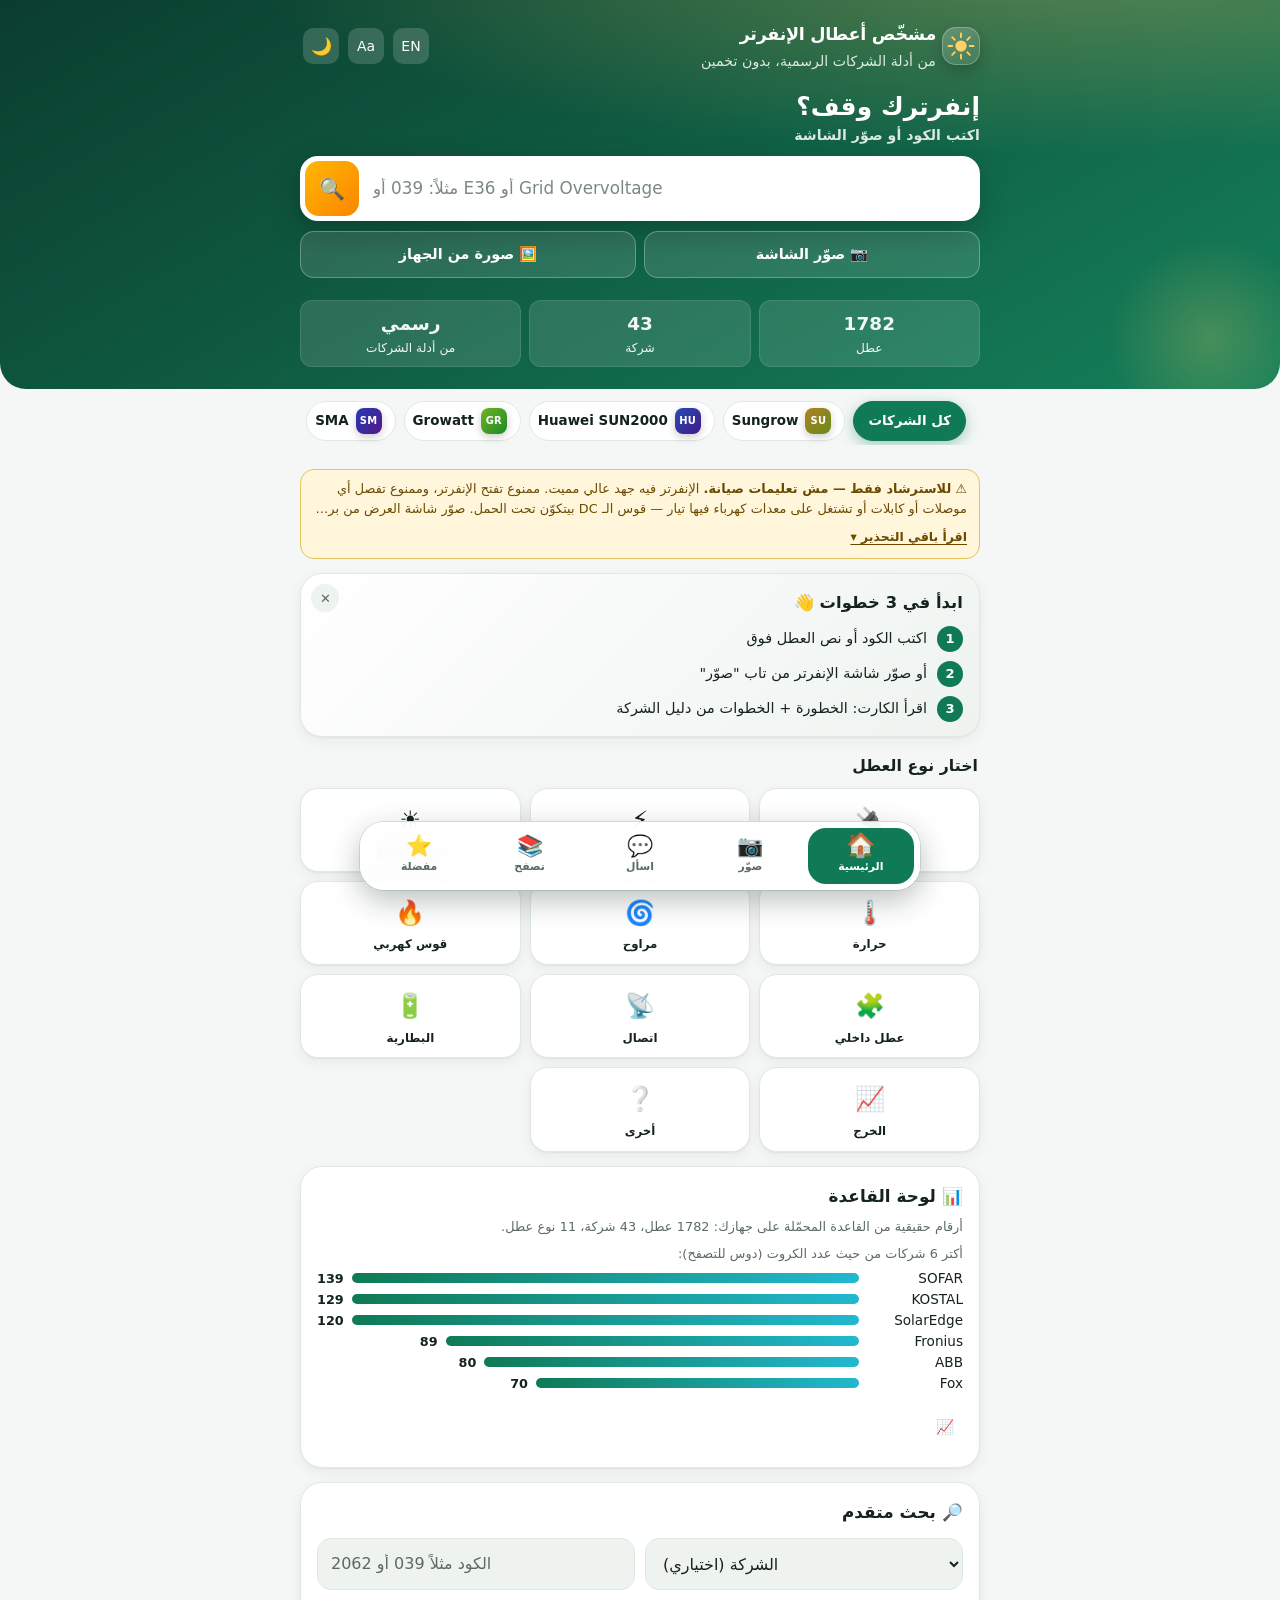
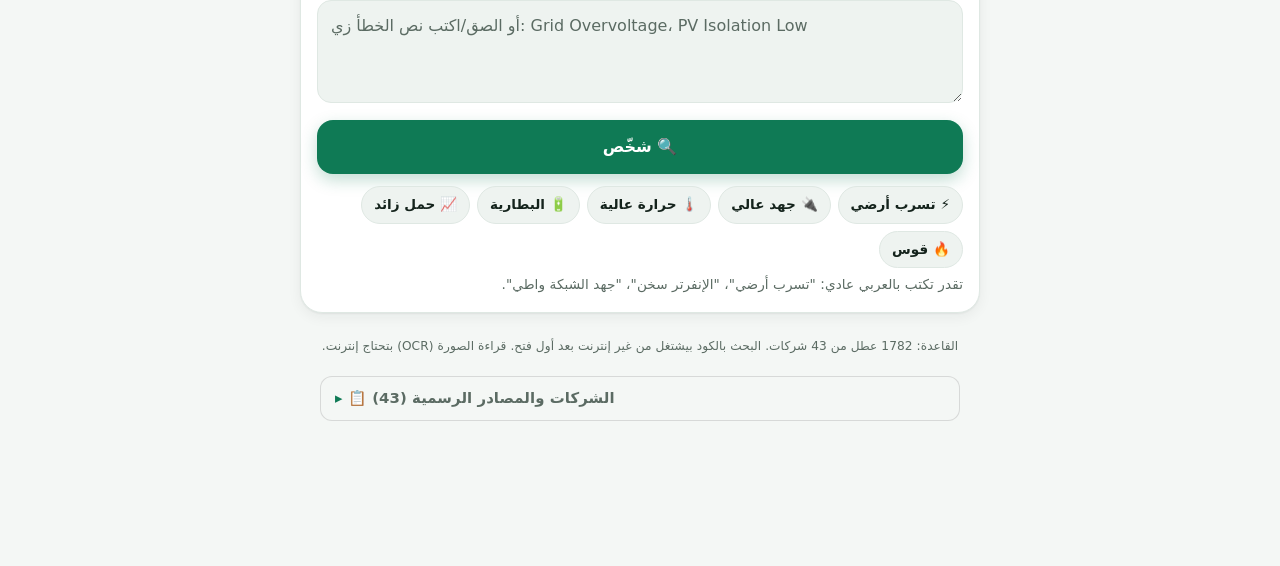
==== index.html @ e06fb420 "Chat assistant and explain via Gemini Worker (no Puter)" ====
<!doctype html>
<html lang="ar" dir="rtl">
<head>
<meta charset="utf-8">
<meta name="viewport" content="width=device-width,initial-scale=1,viewport-fit=cover">
<meta http-equiv="Content-Security-Policy" content="object-src 'none'; base-uri 'self'; form-action 'self'"><meta name="theme-color" content="#0b3d2e"><script>try{var t=localStorage.getItem("invtheme")||(matchMedia("(prefers-color-scheme: dark)").matches?"dark":"light");document.documentElement.setAttribute("data-theme",t)}catch(e){}</script>
<link rel="manifest" href="manifest.webmanifest"><link rel="icon" type="image/svg+xml" href="icon.svg"><link rel="apple-touch-icon" href="[data-uri]"><meta name="mobile-web-app-capable" content="yes"><meta name="apple-mobile-web-app-capable" content="yes"><meta name="apple-mobile-web-app-title" content="Inverter Fix"><meta name="apple-mobile-web-app-status-bar-style" content="black-translucent">
<title>مشخّص أعطال الإنفرتر</title>
<link rel="stylesheet" href="style.css">
</head>
<body data-tab="home" data-seg="off">
<header><div class="hwrap"><div class="logo" aria-hidden="true"><svg viewBox="0 0 48 48" width="30" height="30"><circle cx="24" cy="24" r="9" fill="#ffd166"/><g stroke="#ffd166" stroke-width="3" stroke-linecap="round"><path d="M24 4v6M24 38v6M4 24h6M38 24h6M9.9 9.9l4.2 4.2M33.9 33.9l4.2 4.2M9.9 38.1l4.2-4.2M33.9 14.1l4.2-4.2"/></g></svg></div><div class="hgrow"><h1>مشخّص أعطال الإنفرتر</h1><p>من أدلة الشركات الرسمية، بدون تخمين</p></div><button id="lng" type="button" aria-label="English" title="English">EN</button><button id="fsz" type="button" aria-label="حجم الخط" title="حجم الخط">Aa</button><button id="theme" type="button" aria-label="الوضع الليلي">🌙</button></div>
<div class="hero" data-tab="home"><h2 class="big">إنفرترك وقف؟ <span>اكتب الكود أو صوّر الشاشة</span></h2>
<form id="hform" class="hsearch" autocomplete="off"><input id="hq" type="search" inputmode="text" placeholder="مثلاً: 039 أو E36 أو Grid Overvoltage" aria-label="ابحث عن عطل"><button type="submit" id="hgo" aria-label="ابحث">🔍</button></form>
<div class="quick"><button type="button" class="q" id="qcam">📷 صوّر الشاشة</button><button type="button" class="q" id="qupl">🖼️ صورة من الجهاز</button></div>
<div class="quick"><button type="button" class="q" id="qinst" hidden>📲 ثبّت التطبيق على موبايلك</button></div><div class="stats"><div class="stat"><b id="sn1">-</b>عطل</div><div class="stat"><b id="sn2">-</b>شركة</div><div class="stat"><b>رسمي</b>من أدلة الشركات</div></div></div></header>
<nav id="chips" data-tab="home browse" class="chips" aria-label="الشركات"></nav>
<main>
<div class="warn" data-tab="home cam ask browse">⚠️ <b>للاسترشاد فقط — مش تعليمات صيانة.</b> الإنفرتر فيه جهد عالي مميت. ممنوع تفتح الإنفرتر، وممنوع تفصل أي موصلات أو كابلات أو تشتغل على معدات كهرباء فيها تيار — قوس الـ DC بيتكوّن تحت الحمل. صوّر شاشة العرض من بره بس، ولو ده آمن. أكّد موديل جهازك بالظبط قبل ما تعتمد على أي نتيجة. أي عطل لازم يتعامل معاه فني مؤهل فقط — راجع دليل SMA: <span dir="ltr">https://manuals.sma.de/STPTL-20/en-US/388638859.html</span>.</div>

<section class="card" data-tab="cam">
  <h2>📷 صوّر شاشة الإنفرتر</h2><details class="camtips" open><summary>💡 إزاي تصوّر صح</summary><ul><li>قرّب من الشاشة لحد ما الكود يملى الصورة.</li><li>اثبت إيدك ثانيتين، وابعد عن انعكاس الإضاءة.</li><li>صوّر الكود والرسالة مع بعض لو ظاهرين.</li><li>القراءة بتحتاج إنترنت. لو فشلت اكتب الكود يدويًا في تاب "اسأل".</li><li>صوّر من بعيد آمن — ماتفتحش الإنفرتر ولا تقرّب من أي موصلات.</li></ul></details>
  <button id="live" class="btn" type="button">📷 افتح الكاميرا وصوّر</button>
  <label class="btn alt" for="shot">📱 صوّر بكاميرا الموبايل</label>
  <input id="shot" type="file" accept="image/*" capture="environment" hidden>
  <button id="aiv" class="btn" type="button" hidden>🤖 اقراها بالذكاء الاصطناعي (أدق)</button>
  <label class="btn alt" for="cam">🖼️ اختار صورة من الجهاز</label>
  <input id="cam" type="file" accept="image/*" hidden>
  <div class="muted" style="font-size:.78rem;margin-top:6px">القراءة بالـAI بتبعت الصورة لخدمة Google Gemini (عن طريق سيرفر وسيط). الـOCR العادي بيشتغل على جهازك بعد أول تحميل.</div>
<div id="camerr" class="muted"></div>
  <div id="camwrap" hidden><video id="vid" autoplay playsinline muted></video><div class="row"><button id="snap" class="btn" type="button">📸 التقط</button><button id="stopcam" class="btn alt" type="button">إلغاء</button></div></div>
  <img id="prev" alt="" hidden>
  <div id="ocrstat" class="muted"></div>
</section>

<section class="cats" id="cats" data-tab="home" aria-label="أنواع الأعطال"></section>
<section class="card dash" id="dash" data-tab="home" aria-label="لوحة الإحصائيات"></section>
<section class="card" data-tab="home">
  <h2>🔎 بحث متقدم</h2>
  <div class="row">
    <select id="brand" aria-label="الشركات"><option value="">الشركة (اختياري)</option></select>
    <input id="code" aria-label="الكود مثلاً 039 أو 2062" inputmode="text" placeholder="الكود مثلاً 039 أو 2062" autocomplete="off">
  </div>
  <textarea id="txt" aria-label="أو الصق/اكتب نص الخطأ زي: Grid Overvoltage، PV Isolation Low" rows="3" placeholder="أو الصق/اكتب نص الخطأ زي: Grid Overvoltage، PV Isolation Low"></textarea>
  <button id="go" class="btn" type="button">🔍 شخّص</button>
  <div id="hist"></div>
  <div id="symp" class="quick" aria-label="أعراض بالعربي"><button type="button" class="q" data-s="تسرب أرضي">⚡ تسرب أرضي</button><button type="button" class="q" data-s="جهد الشبكة عالي">🔌 جهد عالي</button><button type="button" class="q" data-s="حرارة عالية">🌡️ حرارة عالية</button><button type="button" class="q" data-s="مشكلة في البطارية">🔋 البطارية</button><button type="button" class="q" data-s="حمل زائد">📈 حمل زائد</button><button type="button" class="q" data-s="قوس كهربي">🔥 قوس</button></div>
  <div class="muted" style="margin-top:6px">تقدر تكتب بالعربي عادي: "تسرب أرضي"، "الإنفرتر سخن"، "جهد الشبكة واطي".</div>

</section>

<section id="out" data-tab="home"></section>
<div id="favempty" class="empty" data-tab="fav"><div class="ei">⭐</div><b>لسه مفيش مفضلة</b><span>دوس على ☆ في أي كارت عطل عشان يتحفظ هنا على جهازك.</span></div>
<section id="favsec" data-tab="fav" class="card" hidden><h2>⭐ المفضلة</h2><div id="favs"></div></section>

<div class="seg" data-tab="ask"><button type="button" id="segoff" class="on">💬 رسمي</button><button type="button" id="segai">🤖 ذكاء اصطناعي</button></div>
<section class="card" id="chatsec" data-tab="ask">
  <h2>💬 اسأل التطبيق</h2>
  <div class="muted" style="margin-top:-6px">بيجاوب من قاعدة أدلة الشركات بس. مفيش كود بيتألّف.</div>
  <div id="sugg"><button type="button" class="chip" data-q="الإنفرتر بيطلع عطل عزل وتسرب أرضي">عزل وتسرب أرضي</button><button type="button" class="chip" data-q="جهد الشبكة عالي">جهد الشبكة عالي</button><button type="button" class="chip" data-q="الإنفرتر سخن زيادة درجة الحرارة">حرارة عالية</button><button type="button" class="chip" data-q="خطأ في البطارية">البطارية</button></div>
  <div id="chat" aria-live="polite"></div>
  <form id="cform" class="cform" autocomplete="off"><input id="cq" placeholder="اكتب سؤالك أو الكود، مثلاً: E36 كاكو" aria-label="سؤالك"><button type="submit" class="btn" id="csend">إرسال</button></form>
</section>
<section class="card" id="aisec" data-tab="ask">
  <h2>🤖 مساعد ذكي (تجريبي)</h2>
  <div class="muted" style="margin-top:-6px">بيرد على أي سؤال في الإنفرترات بالذكاء الاصطناعي (Gemini). الجزء الرسمي بيتاخد من الكروت بس، وأي معلومة عامة بتتعلّم "غير رسمي". الأسئلة بتتبعت لخدمة Google Gemini عن طريق سيرفر وسيط.</div>
  <div id="asugg"><button type="button" class="chip" data-q="إيه الفرق بين إنفرتر on-grid و hybrid؟">on-grid ولا hybrid؟</button><button type="button" class="chip" data-q="إنفرتر Kaco بيطلع E36 يعني إيه وأعمل إيه؟">E36 كاكو</button><button type="button" class="chip" data-q="ليه الإنفرتر بيسخن في الصيف؟">ليه بيسخن؟</button></div>
  <div id="aichat" aria-live="polite"></div>
  <form id="aform" class="cform" autocomplete="off"><input id="aq" placeholder="اسأل أي سؤال عن الإنفرتر..." aria-label="سؤالك للمساعد الذكي"><button type="submit" class="btn" id="asend">إرسال</button></form>
</section>
<section class="card" data-tab="browse">
  <h2>📚 تصفح كل الأعطال</h2>
  <div class="row"><select id="fbrand" aria-label="الشركات"><option value="">كل الشركات</option></select><select id="fcat" aria-label="أنواع الأعطال"><option value="">كل الأنواع</option></select></div>
  <div class="row"><select id="fsort" aria-label="ترتيب"><option value="">الترتيب: زي القاعدة</option><option value="sev">الترتيب: الأخطر أولاً (تقدير تقريبي)</option></select></div>
  <input id="filter" aria-label="ابحث في القاعدة (كود أو اسم)" placeholder="ابحث في القاعدة (كود أو اسم)">
  <div class="row"><button type="button" class="btn alt" id="bcopy">🔖 لينك كل أعطال الشركة</button></div>
  <div id="lcount" class="muted"></div>
  <div id="list"></div>
</section>
<div id="iosHint" class="warn" hidden data-tab="home">📲 على الآيفون: دوس زر المشاركة في Safari ← "إضافة إلى الشاشة الرئيسية".</div><div id="offbar" class="offbar" hidden>📴 أنت أوفلاين. التطبيق شغال من النسخة المحفوظة.</div><footer id="foot"></footer>
</main>
<nav id="tabbar" class="tabbar" aria-label="التنقل"><button type="button" data-go="home" class="on"><i>🏠</i><span>الرئيسية</span></button><button type="button" data-go="cam"><i>📷</i><span>صوّر</span></button><button type="button" data-go="ask"><i>💬</i><span>اسأل</span></button><button type="button" data-go="browse"><i>📚</i><span>تصفح</span></button><button type="button" data-go="fav"><i>⭐</i><span>مفضلة</span></button></nav>
<script>window.LITE=true</script><script src="data.js"></script><script src="data2.js"></script><script src="data3.js"></script><script src="data4.js"></script>
<script src="steps-ar.js"></script>
<script src="tesseract.min.js"></script>
<script src="app.js"></script>
</body>
</html>
---- style.css ----
:root{--bg:#f4f7f5;--surface:#fff;--surface2:#eef3f0;--text:#14231c;--muted:#5b6b63;--line:#dfe8e3;--brand:#0f7a55;--brand2:#0b5c40;--brandtxt:#fff;--hero1:#0b3d2e;--hero2:#14805a;--warnbg:#fff6dc;--warnline:#e6c35c;--warntxt:#6b4a00;--shadow:0 1px 2px rgba(10,40,30,.06),0 4px 14px rgba(10,40,30,.06);--r:16px}
html[data-theme=dark]{--bg:#0d1512;--surface:#16211d;--surface2:#1d2b26;--text:#e7f1ec;--muted:#93a89e;--line:#27382f;--brand:#2bbf8a;--brand2:#22a073;--brandtxt:#06231a;--hero1:#0a2a20;--hero2:#0f4a38;--warnbg:#2b2410;--warnline:#6b5a1f;--warntxt:#f0d88a;--shadow:0 1px 2px rgba(0,0,0,.4),0 6px 18px rgba(0,0,0,.3)}
*{box-sizing:border-box;-webkit-tap-highlight-color:transparent}
html{color-scheme:light}html[data-theme=dark]{color-scheme:dark}
body{margin:0;font-family:"Segoe UI",system-ui,-apple-system,Roboto,"Noto Sans Arabic","Noto Kufi Arabic",Tahoma,sans-serif;background:var(--bg);color:var(--text);line-height:1.6;font-size:16px}
header{background:linear-gradient(135deg,var(--hero1),var(--hero2));color:#fff;padding:20px 16px 26px;padding-top:max(20px,env(safe-area-inset-top));position:relative;border-radius:0 0 26px 26px}
.hwrap{max-width:680px;margin:0 auto;display:flex;align-items:center;gap:12px}
.logo{width:46px;height:46px;border-radius:14px;background:rgba(255,255,255,.16);display:grid;place-items:center;font-size:26px;flex:none}
header h1{margin:0;font-size:1.25rem;font-weight:800;letter-spacing:-.2px}
header p{margin:2px 0 0;opacity:.85;font-size:.88rem}
.hgrow{flex:1;min-width:0}
#theme{flex:none;width:42px;height:42px;border-radius:12px;border:0;background:rgba(255,255,255,.16);color:#fff;font-size:20px;cursor:pointer}
.stats{max-width:680px;margin:14px auto 0;display:flex;gap:8px}
.stat{flex:1;background:rgba(255,255,255,.13);border-radius:12px;padding:8px 6px;text-align:center;font-size:.76rem;opacity:.95}
.stat b{display:block;font-size:1.15rem}
main{max-width:680px;margin:0 auto;padding:6px 14px 10px}
.card{background:var(--surface);border-radius:var(--r);padding:16px;margin:14px 0;box-shadow:var(--shadow);border:1px solid var(--line)}
.card h2{margin:0 0 12px;font-size:1.02rem;font-weight:800;display:flex;align-items:center;gap:8px}
.warn{background:var(--warnbg);border:1px solid var(--warnline);color:var(--warntxt);border-radius:14px;padding:12px 14px;font-size:.85rem;margin:14px 0}
.warn a{color:inherit;font-weight:700}
.okline{background:rgba(15,122,85,.10);border:1px solid rgba(15,122,85,.35);color:var(--text);border-radius:14px;padding:10px 14px;font-size:.85rem;margin:12px 0}
html[data-theme=dark] .okline{background:rgba(43,191,138,.12);border-color:rgba(43,191,138,.4)}
.btn{display:block;width:100%;text-align:center;background:var(--brand);color:var(--brandtxt);border:0;border-radius:14px;padding:14px;font:inherit;font-size:1rem;font-weight:700;cursor:pointer;margin-top:10px;transition:transform .08s,background .15s}
.btn:active{transform:scale(.98);background:var(--brand2)}
.btn.alt{background:transparent;color:var(--brand);border:1.5px solid var(--brand)}
input,select,textarea{width:100%;font:inherit;padding:12px 13px;border:1.5px solid var(--line);border-radius:12px;background:var(--surface2);color:var(--text);direction:ltr;text-align:left;outline:none;transition:border-color .15s}
input:focus,select:focus,textarea:focus{border-color:var(--brand)}
input::placeholder,textarea::placeholder{color:var(--muted);direction:rtl}
textarea{margin-top:10px;resize:vertical}
.row{display:flex;gap:10px}.row>*{flex:1;min-width:0}
#list,#filter,#fbrand{margin-top:0}#filter{margin-top:10px}
#prev{max-width:100%;border-radius:12px;margin-top:12px;display:block}
.muted{color:var(--muted);font-size:.85rem;margin-top:8px;white-space:pre-line}
.res{background:var(--surface);border-radius:var(--r);padding:16px;margin:14px 0;box-shadow:var(--shadow);border:1px solid var(--line);border-inline-start:6px solid var(--brand)}
.res h3{margin:0 0 8px;font-size:1.05rem;font-weight:800;direction:ltr;text-align:left;line-height:1.4}
.tag{display:inline-block;background:var(--surface2);color:var(--text);border-radius:999px;padding:3px 11px;font-size:.78rem;margin:2px 4px 2px 0;border:1px solid var(--line)}
.tag.b{background:var(--brand);color:var(--brandtxt);border-color:transparent;font-weight:700}
.res ol{margin:10px 0;padding-inline-start:24px;direction:ltr;text-align:left}
.res li{margin:5px 0}
.res a{color:var(--brand);font-size:.8rem;word-break:break-all}
.none{background:var(--surface);border-radius:var(--r);padding:14px;border:1.5px dashed var(--line);margin:14px 0}
details{border-bottom:1px solid var(--line);padding:9px 0}details:last-child{border:0}
summary{cursor:pointer;direction:ltr;text-align:left;font-size:.93rem;list-style:none}summary::-webkit-details-marker{display:none}
summary::before{content:"▸ ";color:var(--brand)}details[open] summary::before{content:"▾ "}
details ol{direction:ltr;text-align:left;margin:8px 0}
footer{font-size:.76rem;color:var(--muted);text-align:center;padding:10px 16px 40px;max-width:680px;margin:0 auto}
.cat-insulation{border-inline-start-color:#e5484d}.cat-grid{border-inline-start-color:#3e7bfa}.cat-pvdc{border-inline-start-color:#f5a524}.cat-temp,.cat-fan{border-inline-start-color:#a855f7}.cat-arc{border-inline-start-color:#f97316}.cat-internal{border-inline-start-color:#8b949e}.cat-battery{border-inline-start-color:#14b8a6}.cat-comm{border-inline-start-color:#06b6d4}.cat-load{border-inline-start-color:#ec4899}
.qtag{background:rgba(229,72,77,.1);border:1px solid rgba(229,72,77,.35);color:#b42318;border-radius:12px;padding:8px 11px;font-size:.82rem;margin:8px 0;direction:rtl;text-align:right}
html[data-theme=dark] .qtag{color:#ffb4b0}
#camwrap{margin-top:12px}#vid{width:100%;border-radius:12px;background:#000;max-height:60vh}
.sev{margin:8px 0;padding:9px 11px;border-radius:12px;font-size:.88rem}
.sev-h{background:rgba(229,72,77,.13);color:#b42318}.sev-m{background:rgba(245,165,36,.16);color:#8a5a00}.sev-l{background:rgba(43,191,138,.15);color:#0b6b48}
html[data-theme=dark] .sev-h{color:#ffb4b0}html[data-theme=dark] .sev-m{color:#ffd58a}html[data-theme=dark] .sev-l{color:#8be8c4}
.sev small{opacity:.75}
.chip{display:inline-block;margin:6px 6px 0 0;padding:7px 12px;border:1px solid var(--line);border-radius:999px;background:var(--surface2);color:var(--text);font:inherit;font-size:.8rem;cursor:pointer}
.sharebtn{display:inline-block;margin:8px 0;padding:10px 14px;border-radius:12px;background:#25d366;color:#05301a !important;text-decoration:none;font-weight:800;font-size:.9rem}
@media(min-width:700px){main{padding:10px 0}}

/* ===== v12 identity ===== */
header{background:radial-gradient(120% 90% at 85% -10%,rgba(255,209,102,.30),transparent 55%),linear-gradient(150deg,var(--hero1),var(--hero2));padding-bottom:22px;overflow:hidden}
header::after{content:"";position:absolute;inset:auto -40px -60px auto;width:220px;height:220px;border-radius:50%;background:radial-gradient(circle,rgba(255,209,102,.22),transparent 65%);animation:glow 6s ease-in-out infinite}
.logo{animation:spin 24s linear infinite;background:rgba(255,255,255,.12)}
.hero{max-width:680px;margin:18px auto 0;position:relative;z-index:1;animation:fadeUp .6s both}
.hero .big{margin:0 0 12px;font-size:1.45rem;line-height:1.35;font-weight:900}
.hero .big span{display:block;font-size:1rem;font-weight:600;opacity:.88;margin-top:4px}
.hsearch{display:flex;background:#fff;border-radius:18px;padding:5px;box-shadow:0 10px 30px rgba(0,0,0,.25);transition:box-shadow .2s,transform .2s}
.hsearch:focus-within{box-shadow:0 12px 36px rgba(0,0,0,.35),0 0 0 3px rgba(255,209,102,.7);transform:translateY(-1px)}
.hsearch input{border:0;background:transparent;color:#14231c;font-size:1.05rem;padding:14px 14px;flex:1;min-width:0;border-radius:14px;direction:ltr;text-align:left}
.hsearch input::placeholder{color:#7a8a82;direction:rtl}
.hsearch button{flex:none;border:0;background:linear-gradient(135deg,#ffb703,#fb8500);color:#fff;font-size:1.3rem;width:54px;border-radius:14px;cursor:pointer;transition:transform .15s}
.hsearch button:active{transform:scale(.93)}
.quick{display:flex;gap:8px;margin-top:10px}
.q{flex:1;border:1px solid rgba(255,255,255,.28);background:rgba(255,255,255,.12);color:#fff;border-radius:14px;padding:11px 8px;font:inherit;font-size:.9rem;font-weight:700;cursor:pointer;backdrop-filter:blur(4px);transition:background .2s,transform .15s}
.q:hover{background:rgba(255,255,255,.2)}.q:active{transform:scale(.97)}
.stats{margin-top:12px}
.chips{display:flex;gap:8px;overflow-x:auto;padding:12px 14px 4px;max-width:680px;margin:0 auto;scrollbar-width:none;position:sticky;top:0;z-index:5;background:linear-gradient(var(--bg) 78%,transparent)}
.chips::-webkit-scrollbar{display:none}
.chipb{flex:none;display:flex;align-items:center;gap:7px;border:1.5px solid var(--line);background:var(--surface);color:var(--text);border-radius:999px;padding:6px 13px 6px 8px;font:inherit;font-size:.84rem;font-weight:700;cursor:pointer;white-space:nowrap;transition:all .18s}
.chipb:first-child{padding:6px 14px}
.chipb.on{background:var(--brand);border-color:var(--brand);color:var(--brandtxt);box-shadow:0 4px 14px rgba(15,122,85,.35)}
.chipb:active{transform:scale(.95)}
.bmark{display:grid;place-items:center;width:38px;height:38px;border-radius:12px;color:#fff;font-weight:900;font-size:.8rem;letter-spacing:.3px;flex:none;direction:ltr;box-shadow:0 3px 8px rgba(0,0,0,.2)}
.bmark.sm{width:26px;height:26px;border-radius:8px;font-size:.62rem}
.res{animation:fadeUp .45s both;position:relative;border-inline-start-width:7px;overflow:hidden}
.res.sv-h{border-inline-start-color:#e5484d;background:linear-gradient(90deg,rgba(229,72,77,.07),transparent 40%),var(--surface)}
.res.sv-m{border-inline-start-color:#f5a524;background:linear-gradient(90deg,rgba(245,165,36,.07),transparent 40%),var(--surface)}
.res.sv-l{border-inline-start-color:#2bbf8a;background:linear-gradient(90deg,rgba(43,191,138,.07),transparent 40%),var(--surface)}
.rtop{display:flex;gap:11px;align-items:flex-start}
.rt{flex:1;min-width:0}
.rt h3{margin:0;font-size:1rem}
.code{display:inline-block;background:var(--text);color:var(--bg);border-radius:8px;padding:1px 9px;font-family:ui-monospace,Menlo,Consolas,monospace;font-size:.92rem;margin-inline-end:4px}
.rsub{font-size:.8rem;color:var(--muted);direction:ltr;text-align:left;margin-top:3px}
.fav{flex:none;border:0;background:var(--surface2);width:40px;height:40px;border-radius:12px;font-size:1.3rem;color:var(--muted);cursor:pointer;transition:transform .2s,color .2s}
.fav.on{color:#f5a524;transform:scale(1.1)}.fav:active{transform:scale(.85)}
.sevbar{margin:10px 0 6px;padding:10px 12px;border-radius:12px;font-size:.86rem;border:1px solid transparent}
.sevbar.sev-h{background:rgba(229,72,77,.13);color:#b42318;border-color:rgba(229,72,77,.3)}
.sevbar.sev-m{background:rgba(245,165,36,.16);color:#8a5a00;border-color:rgba(245,165,36,.35)}
.sevbar.sev-l{background:rgba(43,191,138,.15);color:#0b6b48;border-color:rgba(43,191,138,.35)}
html[data-theme=dark] .sevbar.sev-h{color:#ffb4b0}html[data-theme=dark] .sevbar.sev-m{color:#ffd58a}html[data-theme=dark] .sevbar.sev-l{color:#8be8c4}
.sevbar small{opacity:.75;display:block;margin-top:2px}
.acts{display:flex;gap:8px;flex-wrap:wrap;margin:8px 0}
.sharebtn2{border:1.5px solid var(--line);background:var(--surface2);color:var(--text);padding:10px 14px;border-radius:12px;font:inherit;font-weight:800;font-size:.9rem;cursor:pointer}
#toast{position:fixed;bottom:22px;left:50%;transform:translate(-50%,30px);background:var(--text);color:var(--bg);padding:10px 18px;border-radius:999px;font-weight:700;font-size:.9rem;opacity:0;pointer-events:none;transition:all .25s;z-index:99}
#toast.show{opacity:1;transform:translate(-50%,0)}
.card{animation:fadeUp .5s both}
.btn{box-shadow:0 6px 16px rgba(15,122,85,.25)}
@keyframes fadeUp{from{opacity:0;transform:translateY(14px)}to{opacity:1;transform:none}}
@keyframes spin{to{transform:rotate(360deg)}}
@keyframes glow{0%,100%{opacity:.7;transform:scale(1)}50%{opacity:1;transform:scale(1.15)}}
@media(prefers-reduced-motion:reduce){*{animation:none!important;transition:none!important}}
@media(max-width:380px){.hero .big{font-size:1.25rem}.bmark{width:34px;height:34px}}

/* chat */
#chat{margin-top:10px}
.cmsg{margin:10px 0;animation:fadeUp .35s both}
.cmsg.me{display:flex;justify-content:flex-start}
.cmsg .bub{display:inline-block;max-width:88%;padding:10px 14px;border-radius:16px;line-height:1.55}
.cmsg.me .bub{background:var(--brand);color:var(--brandtxt);border-end-start-radius:4px;font-weight:600}
.cmsg.bot .bub{background:var(--surface2);border:1px solid var(--line);border-end-end-radius:4px}
.cmsg .cards .res{margin:8px 0}
.aibtn{display:block;width:100%;margin-top:6px;border:1.5px dashed var(--brand);background:transparent;color:var(--brand);border-radius:12px;padding:11px;font:inherit;font-weight:800;cursor:pointer}
.aibtn:disabled{opacity:.6}
.aiout{margin-top:8px;border-radius:12px;font-size:.92rem}
.aiout.wait,.aiout.bad{padding:10px 12px;background:var(--surface2);border:1px solid var(--line);color:var(--muted)}
.aiout.ok{padding:12px;background:linear-gradient(135deg,rgba(124,58,237,.10),rgba(43,191,138,.10));border:1px solid rgba(124,58,237,.35)}
.aitag{font-size:.76rem;font-weight:800;color:#7c3aed;margin-bottom:6px}
html[data-theme=dark] .aitag{color:#c4a1ff}
.aitxt{white-space:pre-line}
.cform{display:flex;gap:8px;margin-top:10px}.cform .btn{width:auto;margin-top:0;padding:12px 20px}
#sugg{margin:6px 0 4px}

/* ai assistant */
.bub.aiwait{color:var(--muted)}
.bub.aibad{background:rgba(229,72,77,.1);border:1px solid rgba(229,72,77,.35);color:inherit}
.bub.aiok{background:transparent;border:0;padding:0;max-width:100%;display:block}
.aio,.aiu{border-radius:14px;padding:11px 13px;margin-bottom:8px;line-height:1.6}
.aio{background:rgba(43,191,138,.12);border:1px solid rgba(43,191,138,.4)}
.aiu{background:rgba(245,165,36,.13);border:1px dashed rgba(245,165,36,.65)}
.aitag.g{color:#0b6b48}.aitag.a{color:#8a5a00}
html[data-theme=dark] .aitag.g{color:#8be8c4}html[data-theme=dark] .aitag.a{color:#ffd58a}
details.aicards{margin-top:6px;border:1px solid var(--line);border-radius:12px;padding:6px 10px;background:var(--surface)}
details.aicards summary{padding:6px 0;font-weight:700;direction:rtl;text-align:right}

@media print{body.printone header,body.printone main>*:not(#out),body.printone footer,body.printone .acts,body.printone .fav,body.printone #toast{display:none!important}body.printone #out .res:not(.pr){display:none!important}body{background:#fff}}
.linkbtn,.printbtn{display:inline-block;margin:8px 6px 0 0;padding:8px 12px;border-radius:10px;background:#fff;color:#0b3d2e;border:1.5px solid #0f7a55;font:inherit;font-size:14px;font-weight:700;cursor:pointer}
@media print{*{animation:none!important;transition:none!important}body.printone .chips,body.printone header{display:none!important}body.printone #out .res.pr{opacity:1!important;transform:none!important;box-shadow:none}}

/* ===== v2 app shell ===== */
:root{--r:20px;--navh:68px}
body{padding-bottom:calc(var(--navh) + 18px + env(safe-area-inset-bottom));overscroll-behavior-y:none}
body[data-tab="home"] [data-tab]:not([data-tab~="home"]),body[data-tab="cam"] [data-tab]:not([data-tab~="cam"]),body[data-tab="ask"] [data-tab]:not([data-tab~="ask"]),body[data-tab="browse"] [data-tab]:not([data-tab~="browse"]),body[data-tab="fav"] [data-tab]:not([data-tab~="fav"]){display:none!important}
body[data-seg="off"] #aisec,body[data-seg="ai"] #chatsec{display:none!important}
body:not([data-tab="home"]) header{padding-bottom:16px;border-radius:0 0 22px 22px}
body:not([data-tab="home"]) .hwrap p{display:none}
main>*:not(.warn){animation:tabin .35s cubic-bezier(.2,.8,.2,1) both}
@keyframes tabin{from{opacity:0;transform:translateY(10px)}to{opacity:1;transform:none}}
.tabbar{position:fixed;inset-inline:12px;bottom:max(10px,env(safe-area-inset-bottom));height:var(--navh);display:flex;gap:4px;padding:6px;border-radius:24px;background:color-mix(in srgb,var(--surface) 86%,transparent);-webkit-backdrop-filter:blur(16px);backdrop-filter:blur(16px);box-shadow:0 8px 28px rgba(8,30,22,.22),0 0 0 1px var(--line);z-index:30;max-width:560px;margin:0 auto}
.tabbar button{flex:1;border:0;background:transparent;color:var(--muted);border-radius:18px;font:inherit;display:flex;flex-direction:column;align-items:center;justify-content:center;gap:1px;cursor:pointer;transition:background .2s,color .2s,transform .15s}
.tabbar button i{font-style:normal;font-size:21px;line-height:1;transition:transform .25s}
.tabbar button span{font-size:.68rem;font-weight:700}
.tabbar button.on{background:var(--brand);color:var(--brandtxt)}
.tabbar button.on i{transform:translateY(-1px) scale(1.12)}
.tabbar button:active{transform:scale(.94)}
.seg{display:flex;gap:6px;background:var(--surface2);padding:5px;border-radius:16px;margin:14px 0 0;border:1px solid var(--line)}
.seg button{flex:1;border:0;background:transparent;color:var(--muted);padding:10px;border-radius:12px;font:inherit;font-weight:800;cursor:pointer;transition:all .2s}
.seg button.on{background:var(--surface);color:var(--text);box-shadow:var(--shadow)}
.cats{margin:16px 0 4px}.cats .ct{font-weight:800;margin:0 2px 10px;font-size:.98rem}
.cgrid{display:grid;grid-template-columns:repeat(3,1fr);gap:9px}
.ctile{border:1px solid var(--line);background:var(--surface);color:var(--text);border-radius:18px;padding:12px 6px;font:inherit;display:flex;flex-direction:column;align-items:center;gap:5px;cursor:pointer;box-shadow:var(--shadow);transition:transform .15s,border-color .15s}
.ctile i{font-style:normal;font-size:24px}.ctile span{font-size:.74rem;font-weight:700;text-align:center;line-height:1.25}
.ctile:active{transform:scale(.95);border-color:var(--brand)}
.empty{margin:40px 0;text-align:center;display:flex;flex-direction:column;gap:6px;align-items:center;color:var(--muted)}
.empty .ei{font-size:46px}.empty b{color:var(--text);font-size:1.05rem}.empty span{max-width:260px;font-size:.88rem}
main:has(#favsec:not([hidden])) #favempty{display:none!important}
.card{border-radius:22px}
.hero .big{font-size:1.55rem;line-height:1.3}
.hsearch{box-shadow:0 10px 30px rgba(0,0,0,.22)}
.warn{font-size:.8rem;padding:9px 12px}
@media(prefers-reduced-motion:reduce){main>*{animation:none!important}}

.offbar{position:fixed;inset-inline:12px;top:max(10px,env(safe-area-inset-top));z-index:40;background:#2b2410;color:#f0d88a;border:1px solid #6b5a1f;border-radius:14px;padding:9px 12px;font-size:.82rem;text-align:center;box-shadow:0 6px 18px rgba(0,0,0,.25)}
#qinst{background:#ffd166;color:#3b2a00;border:0;font-weight:800}

/* ===== v3 polish ===== */
body{font-feature-settings:"kern","liga";-webkit-font-smoothing:antialiased;letter-spacing:.005em}
header h1{font-size:1.32rem;letter-spacing:-.3px}
.logo{animation:none!important;box-shadow:inset 0 0 0 1px rgba(255,255,255,.25),0 6px 16px rgba(0,0,0,.2);background:linear-gradient(145deg,rgba(255,255,255,.22),rgba(255,255,255,.08))}
.hero .big span{display:block;font-weight:600;font-size:.88rem;opacity:.85;margin-top:3px}
.stat{backdrop-filter:blur(6px);border:1px solid rgba(255,255,255,.12)}
#out,.res{scroll-margin-top:76px}
.warn{position:relative}.warn .wtxt{line-height:1.55}
.warn.wc .wtxt{display:-webkit-box;-webkit-line-clamp:2;-webkit-box-orient:vertical;overflow:hidden}
.wtog{display:block;margin:6px 0 0;border:0;background:transparent;color:inherit;font:inherit;font-weight:800;font-size:.78rem;cursor:pointer;padding:2px 0;text-decoration:underline;text-underline-offset:3px}
.onb{position:relative;margin:14px 0;padding:16px 16px 14px;border-radius:22px;background:linear-gradient(135deg,var(--surface),var(--surface2));border:1px solid var(--line);box-shadow:var(--shadow)}
.onb b{display:block;margin-bottom:10px;font-size:1.02rem}
.onb .ox{position:absolute;inset-inline-end:10px;top:10px;border:0;background:var(--surface2);color:var(--muted);width:28px;height:28px;border-radius:50%;cursor:pointer}
.osteps{display:flex;flex-direction:column;gap:9px}.osteps div{display:flex;gap:10px;align-items:center;font-size:.9rem}
.osteps i{flex:none;width:26px;height:26px;border-radius:50%;background:var(--brand);color:var(--brandtxt);display:grid;place-items:center;font-style:normal;font-weight:900;font-size:.82rem}
.res{border-radius:22px;padding:16px 16px 14px;box-shadow:0 2px 4px rgba(10,40,30,.05),0 10px 28px rgba(10,40,30,.10)}
.res h3{font-size:1.08rem}
.res ol{list-style:none;counter-reset:st;padding:0;margin:12px 0 8px}
.res ol>li{counter-increment:st;position:relative;padding:10px 12px 10px 46px;margin:7px 0;background:var(--surface2);border-radius:14px;font-size:.96rem;line-height:1.6;animation:stin .4s both}
.res ol>li::before{content:counter(st);position:absolute;left:11px;top:10px;width:25px;height:25px;border-radius:50%;background:var(--brand);color:var(--brandtxt);display:grid;place-items:center;font-weight:900;font-size:.78rem}
.res ol>li:nth-child(2){animation-delay:.05s}.res ol>li:nth-child(3){animation-delay:.1s}.res ol>li:nth-child(4){animation-delay:.15s}.res ol>li:nth-child(n+5){animation-delay:.2s}
@keyframes stin{from{opacity:0;transform:translateX(-10px)}to{opacity:1;transform:none}}
.sevbar{font-size:.9rem;padding:11px 13px;border-radius:14px;border-width:1.5px}
.sevbar b{font-size:.98rem}
@keyframes pulse{0%{box-shadow:0 0 0 0 rgba(229,72,77,.55)}100%{box-shadow:0 0 0 10px rgba(229,72,77,0)}}
.qtag{border-radius:14px;font-size:.8rem}
.tag{padding:4px 12px;font-weight:600}
.acts{gap:7px}.acts>*{flex:1 1 auto;text-align:center}
.sharebtn,.sharebtn2,.linkbtn,.printbtn{border-radius:12px!important;font-size:.84rem!important;padding:9px 12px!important}
.card h2{font-size:1.05rem}
.btn{border-radius:16px;box-shadow:0 6px 16px rgba(15,122,85,.25)}
.btn.alt{box-shadow:none}
input,select,textarea{border-radius:14px}
.chip,.chipb{transition:transform .12s,background .2s}.chip:active,.chipb:active{transform:scale(.94)}
.none{text-align:center;padding:22px 14px;font-size:.95rem}
.none::before{content:"🔍";display:block;font-size:34px;margin-bottom:6px}
.skel{height:84px;border-radius:18px;margin:12px 0;background:linear-gradient(90deg,var(--surface2) 25%,var(--surface) 37%,var(--surface2) 63%);background-size:400% 100%;animation:shim 1.2s infinite}
@keyframes shim{0%{background-position:100% 50%}100%{background-position:0 50%}}
html[data-theme=dark] .res{box-shadow:0 2px 4px rgba(0,0,0,.35),0 10px 28px rgba(0,0,0,.35)}
html[data-theme=dark] .res ol>li{background:var(--surface2)}
html[data-theme=dark] .warn{box-shadow:none}
.tabbar{box-shadow:0 10px 30px rgba(8,30,22,.28),0 0 0 1px var(--line)}
@media(prefers-reduced-motion:reduce){.res ol>li,.sevbar b::after,.skel{animation:none!important}}
.brl{margin:10px auto 0;max-width:640px;text-align:start}
.brl summary{cursor:pointer;font-weight:700;padding:10px 14px;border-radius:12px;background:var(--card,rgba(255,255,255,.06));border:1px solid rgba(128,128,128,.25);list-style:none}
.brl summary::-webkit-details-marker{display:none}
.brl p{margin:8px 4px 0;line-height:1.9;font-size:.78rem;opacity:.85}
#foot p{margin:0}
.cmpbtn{border:1px solid rgba(128,128,128,.35);background:transparent;color:inherit;border-radius:10px;padding:8px 12px;font:inherit;cursor:pointer}
.cmpbtn.on{background:#2fbf8f;color:#04140d;border-color:#2fbf8f}
.cmpov{position:fixed;inset:0;z-index:99;background:var(--bg,#0b1411);overflow:auto;padding:0 0 90px}
:root:not([data-theme=dark]) .cmpov{background:#f3f6f4}
.cmpbar{position:sticky;top:0;display:flex;justify-content:space-between;align-items:center;padding:12px 14px;background:inherit;border-bottom:1px solid rgba(128,128,128,.3);z-index:2}
.cmpx{border:0;border-radius:10px;padding:8px 12px;background:#e5484d;color:#fff;font:inherit}
.cmpcols{display:grid;grid-template-columns:1fr;gap:12px;padding:12px}
@media(min-width:760px){.cmpcols{grid-template-columns:1fr 1fr}}
#totop{position:fixed;inset-inline-start:16px;bottom:96px;width:44px;height:44px;border-radius:50%;border:0;background:#2fbf8f;color:#04140d;font-size:20px;font-weight:700;box-shadow:0 6px 18px rgba(0,0,0,.35);opacity:0;transform:translateY(12px);pointer-events:none;transition:opacity .2s,transform .2s;z-index:40}
#totop.show{opacity:1;transform:none;pointer-events:auto}
.svdot{font-size:.9em}#fsort{width:100%}
#fsz{flex:none;width:42px;height:42px;border-radius:12px;border:0;background:rgba(255,255,255,.16);color:#fff;font:700 16px inherit;font-family:inherit;cursor:pointer;margin-inline-end:6px}
body.fs1{zoom:1.12}body.fs2{zoom:1.25}
#fsz[data-s="1"]{outline:2px solid #ffd166}#fsz[data-s="2"]{outline:3px solid #ffd166}
.camtips{background:var(--surface2,#eef4f1);border-radius:12px;padding:8px 12px;margin:8px 0;font-size:.9rem;text-align:right}.camtips summary{font-weight:700;cursor:pointer}.camtips ul{margin:6px 0 0;padding-inline-start:18px}.camtips li{margin:3px 0}
.dash h2{margin:0 0 8px}.dash .bar{display:flex;align-items:center;gap:8px;margin:5px 0;font-size:.85rem;border:0;background:none;width:100%;padding:0;color:inherit;font-family:inherit;cursor:pointer;text-align:right}.dash .bar span.n{flex:none;width:96px;white-space:nowrap;overflow:hidden;text-overflow:ellipsis}.dash .bar i{display:block;height:10px;border-radius:6px;background:linear-gradient(90deg,#0f7a55,#22b8cf);min-width:4px}.dash .bar b{flex:none;font-weight:700;font-size:.8rem}.dash .sub{color:var(--muted,#666);font-size:.8rem;margin:2px 0 6px}
#lng{flex:none;width:42px;height:42px;border-radius:12px;border:0;background:rgba(255,255,255,.16);color:#fff;font:700 15px inherit;font-family:inherit;cursor:pointer;margin-inline-end:6px}
html[dir=ltr] body{text-align:left}html[dir=ltr] .warn,html[dir=ltr] .camtips,html[dir=ltr] .dash .bar{text-align:left;direction:ltr}
#fsz,#lng,#theme{width:36px;height:36px;border-radius:10px;font-size:14px;margin-inline-end:3px}#theme{font-size:17px}
.hwrap h1,.hwrap .ttl{min-width:0}
.hwrap{gap:6px}.hwrap .logo{width:38px;height:38px;flex:none}.hwrap h1{font-size:1.1rem}
.srclist .srow{padding:8px 0;border-bottom:1px solid var(--line,#ddd);font-size:.85rem;text-align:start}.srclist .srow a{font-size:.8rem}

#rep{display:none}.repbtn{display:inline-block;margin:8px 6px 0 0;padding:9px 12px;border-radius:12px;background:#fff;color:#0b3d2e;border:1.5px solid #0f7a55;font:inherit;font-size:.84rem;font-weight:700;cursor:pointer}
@media print{body.printrep>*:not(#rep){display:none!important}body.printrep #rep{display:block!important;color:#000;font:14px/1.5 sans-serif;padding:16px}#rep h1{font-size:20px}#rep h2{font-size:16px;margin:14px 0 4px}#rep .rsec{break-inside:avoid;border-top:1px solid #999;padding-top:6px}#rep .rwarn{margin-top:16px;border:1px solid #000;padding:8px;font-weight:700}#rep .rmeta{color:#444}}

.offst{font-size:.82rem;color:#44564e;margin:6px 0}

@media print{#rep .rbrand{background:#0b3d2e;color:#fff;padding:8px 12px;font-weight:700;margin-bottom:10px}#rep .rimg{max-width:320px;max-height:240px;border:1px solid #999}}

/* Arabic symptom chips inside the home search card (v56) */
#symp{flex-wrap:wrap;gap:7px;margin-top:12px}
#symp .q{flex:0 0 auto;color:var(--text);background:var(--surface2);border:1px solid var(--line);border-radius:999px;padding:7px 12px;font-size:.85rem;font-weight:700;backdrop-filter:none}
#symp .q:hover{background:var(--line)}
#symp .q:active{transform:scale(.96)}

/* ===== v57: tighter fault card, Arabic steps, mobile-first actions ===== */
.res{padding:14px 14px 12px}
.rt{min-width:0;flex:1}
.rt h3{font-size:1rem;margin:0 0 5px}
.rsub{display:flex;flex-wrap:wrap;gap:6px;align-items:center;font-size:.8rem;color:var(--muted);direction:rtl;text-align:right}
.rsub b{color:var(--text)}
.sevpill{display:inline-flex;align-items:center;gap:4px;border-radius:999px;padding:2px 9px;font-size:.76rem;font-weight:800;border:1px solid transparent}
.sevpill.sev-h{background:rgba(229,72,77,.14);color:#b42318;border-color:rgba(229,72,77,.3)}
.sevpill.sev-m{background:rgba(245,165,36,.16);color:#8a5a00;border-color:rgba(245,165,36,.35)}
.sevpill.sev-l{background:rgba(43,191,138,.15);color:#0b6b48;border-color:rgba(43,191,138,.35)}
html[data-theme=dark] .sevpill.sev-h{color:#ffb4b0}
html[data-theme=dark] .sevpill.sev-m{color:#ffd58a}
html[data-theme=dark] .sevpill.sev-l{color:#8be8c4}
.sevnote{font-size:.82rem;color:var(--muted);margin:7px 0 2px;line-height:1.6}
.sevnote small{opacity:.8}
.res .steps{list-style:none;margin:8px 0 0;padding:0;direction:rtl;text-align:right;counter-reset:st}
.res .steps li{counter-increment:st;position:relative;padding:9px 34px 9px 0;border-top:1px solid var(--line)}
.res .steps li:first-child{border-top:0}
.res .steps li::before{content:counter(st);position:absolute;right:0;top:10px;width:23px;height:23px;border-radius:50%;background:var(--brand);color:var(--brandtxt);font-size:.75rem;font-weight:800;display:flex;align-items:center;justify-content:center}
.sar{font-size:.95rem;line-height:1.8;color:var(--text)}
.sen{font-size:.76rem;color:var(--muted);line-height:1.5;margin-top:4px;text-align:left}
.sen.only{font-size:.88rem;color:var(--text);margin-top:0}
.trnote{font-size:.74rem;color:var(--muted);margin-top:6px}
.cnote{font-size:.78rem;color:#8a5a00;background:rgba(245,165,36,.1);border-radius:10px;padding:6px 9px;margin-top:8px}
html[data-theme=dark] .cnote{color:#ffd58a}
.cacts{display:flex;gap:8px;margin-top:10px;align-items:stretch;flex-wrap:nowrap}
.cacts .sharebtn{flex:1 1 auto;margin:0;display:flex;align-items:center;justify-content:center;min-height:44px}
.cacts .linkbtn{flex:1 1 auto;margin:0;display:flex;align-items:center;justify-content:center;min-height:44px}
.cacts .more{flex:0 0 auto}
.cacts .more summary{list-style:none;cursor:pointer;min-height:44px;min-width:44px;display:flex;align-items:center;justify-content:center;border:1.5px solid var(--line);border-radius:12px;background:var(--surface2);font-weight:800;font-size:1.1rem;color:var(--text)}
.cacts .more summary::-webkit-details-marker{display:none}
.morebox{display:flex;gap:6px;flex-wrap:wrap;margin-top:8px}
.csrc{margin-top:10px;font-size:.8rem}
.csrc summary{cursor:pointer;color:var(--brand);font-weight:700;min-height:38px;display:flex;align-items:center}
@media (max-width:430px){.sar{font-size:.97rem}.res .steps li{padding-right:32px}.warn{font-size:.8rem}}

[hidden]{display:none!important}
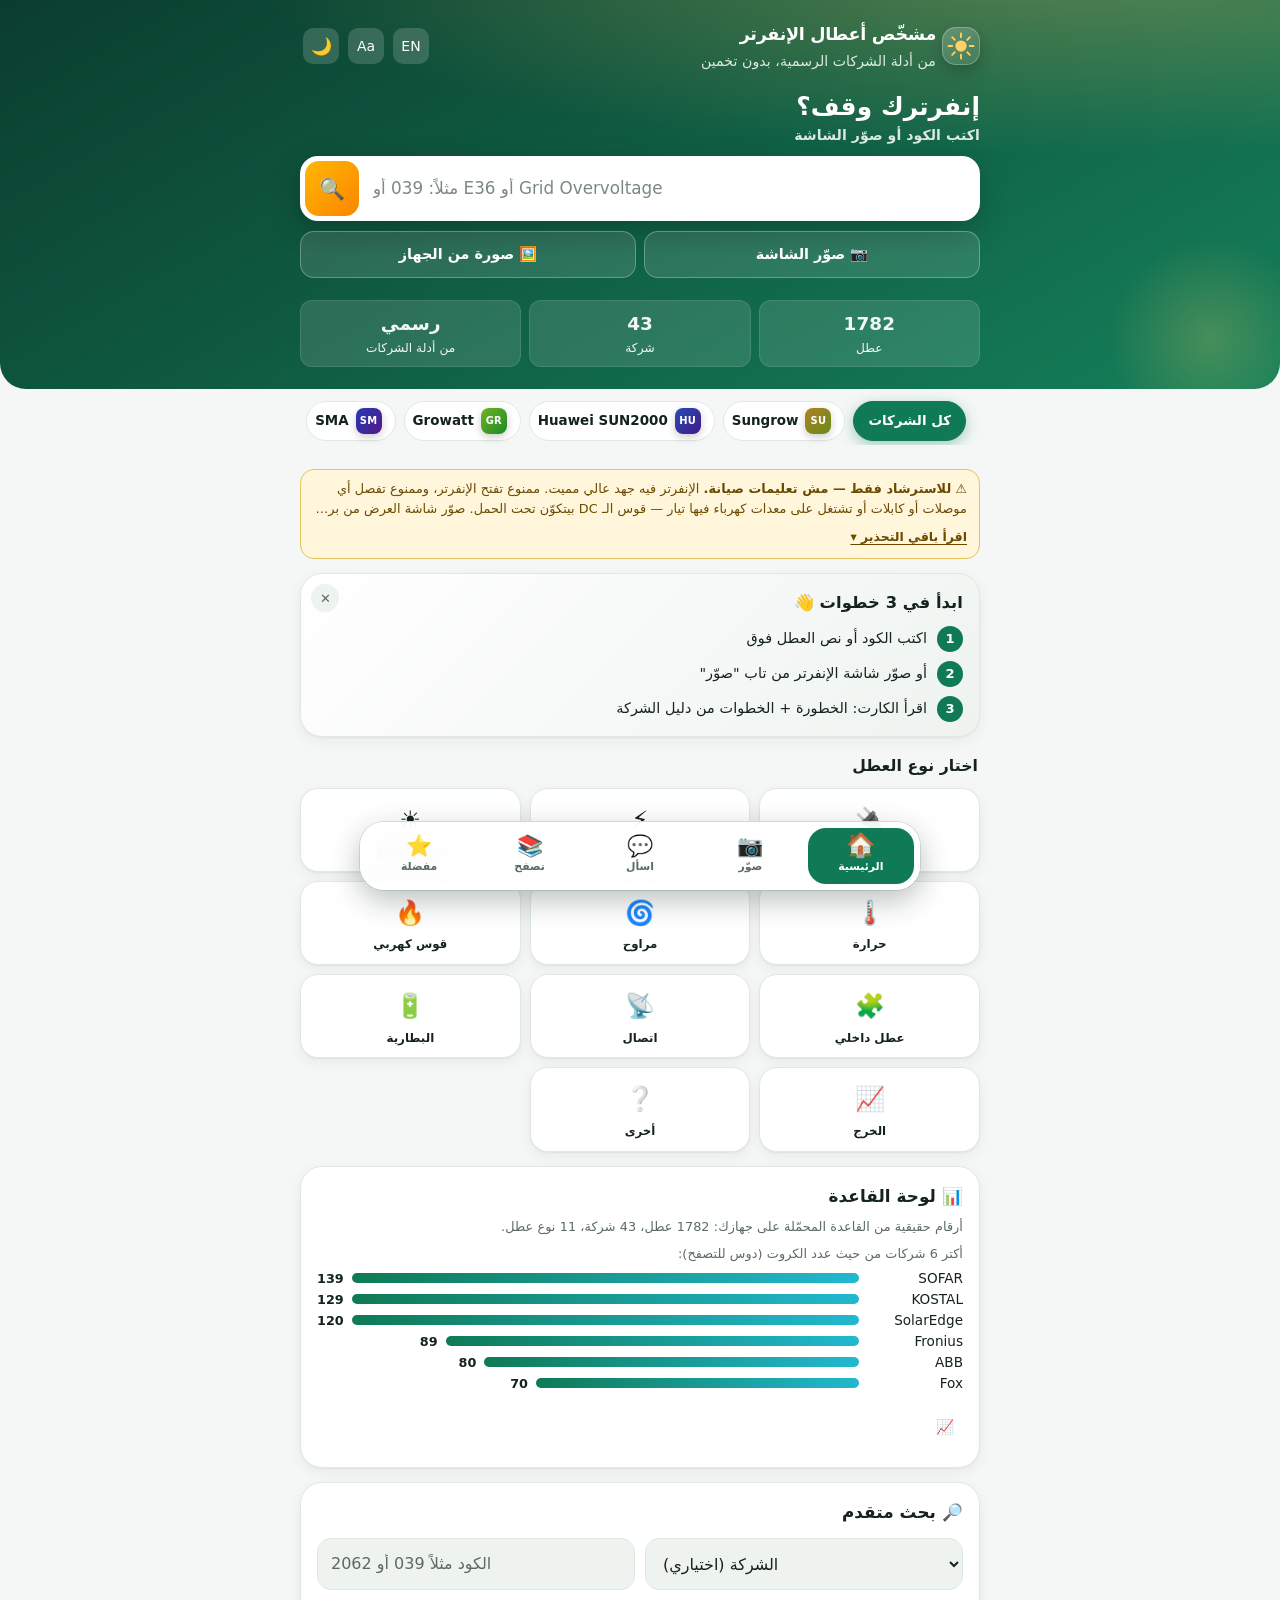
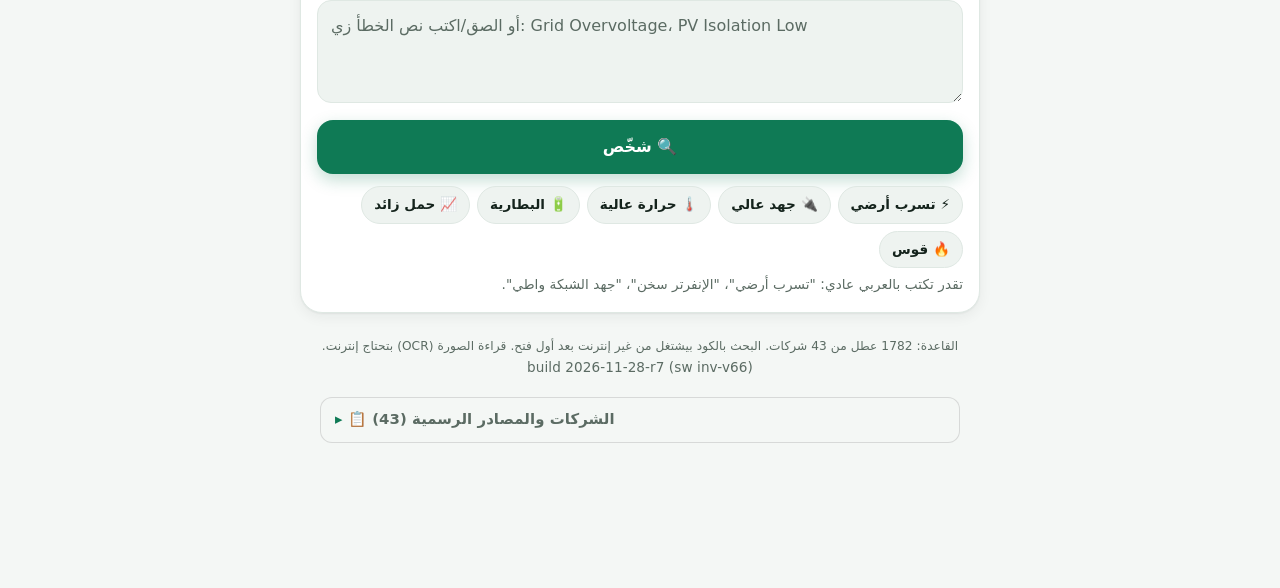
==== commit d039701d: "Remove local OCR, Gemini-only reading, visible progress and diagnostics, sw v66" ====
--- a/index.html
+++ b/index.html
@@ -23,10 +23,10 @@
   <button id="live" class="btn" type="button">📷 افتح الكاميرا وصوّر</button>
   <label class="btn alt" for="shot">📱 صوّر بكاميرا الموبايل</label>
   <input id="shot" type="file" accept="image/*" capture="environment" hidden>
-  <button id="aiv" class="btn" type="button" hidden>🤖 اقراها بالذكاء الاصطناعي (أدق)</button>
+  <button id="aiv" class="btn" type="button">🤖 اقراها بالذكاء الاصطناعي (أدق)</button>
   <label class="btn alt" for="cam">🖼️ اختار صورة من الجهاز</label>
   <input id="cam" type="file" accept="image/*" hidden>
-  <div class="muted" style="font-size:.78rem;margin-top:6px">القراءة بالـAI بتبعت الصورة لخدمة Google Gemini (عن طريق سيرفر وسيط). الـOCR العادي بيشتغل على جهازك بعد أول تحميل.</div>
+  <div class="muted" style="font-size:.78rem;margin-top:6px">🔒 الصورة بتتبعت لـGoogle Gemini، متبعتش بيانات حساسة. / The image is sent to Google Gemini; do not send sensitive data.</div>
 <div id="camerr" class="muted"></div>
   <div id="camwrap" hidden><video id="vid" autoplay playsinline muted></video><div class="row"><button id="snap" class="btn" type="button">📸 التقط</button><button id="stopcam" class="btn alt" type="button">إلغاء</button></div></div>
   <img id="prev" alt="" hidden>
@@ -63,7 +63,7 @@
 </section>
 <section class="card" id="aisec" data-tab="ask">
   <h2>🤖 مساعد ذكي (تجريبي)</h2>
-  <div class="muted" style="margin-top:-6px">بيرد على أي سؤال في الإنفرترات بالذكاء الاصطناعي (Gemini). الجزء الرسمي بيتاخد من الكروت بس، وأي معلومة عامة بتتعلّم "غير رسمي". الأسئلة بتتبعت لخدمة Google Gemini عن طريق سيرفر وسيط.</div>
+  <div class="muted" style="margin-top:-6px">بيرد على أي سؤال في الإنفرترات بالذكاء الاصطناعي (Gemini). الجزء الرسمي بيتاخد من الكروت بس، وأي معلومة عامة بتتعلّم "غير رسمي". 🔒 السؤال بيتبعت لـGoogle Gemini، متبعتش بيانات حساسة. / The question is sent to Google Gemini; do not send sensitive data.</div>
   <div id="asugg"><button type="button" class="chip" data-q="إيه الفرق بين إنفرتر on-grid و hybrid؟">on-grid ولا hybrid؟</button><button type="button" class="chip" data-q="إنفرتر Kaco بيطلع E36 يعني إيه وأعمل إيه؟">E36 كاكو</button><button type="button" class="chip" data-q="ليه الإنفرتر بيسخن في الصيف؟">ليه بيسخن؟</button></div>
   <div id="aichat" aria-live="polite"></div>
   <form id="aform" class="cform" autocomplete="off"><input id="aq" placeholder="اسأل أي سؤال عن الإنفرتر..." aria-label="سؤالك للمساعد الذكي"><button type="submit" class="btn" id="asend">إرسال</button></form>
@@ -82,7 +82,7 @@
 <nav id="tabbar" class="tabbar" aria-label="التنقل"><button type="button" data-go="home" class="on"><i>🏠</i><span>الرئيسية</span></button><button type="button" data-go="cam"><i>📷</i><span>صوّر</span></button><button type="button" data-go="ask"><i>💬</i><span>اسأل</span></button><button type="button" data-go="browse"><i>📚</i><span>تصفح</span></button><button type="button" data-go="fav"><i>⭐</i><span>مفضلة</span></button></nav>
 <script>window.LITE=true</script><script src="data.js"></script><script src="data2.js"></script><script src="data3.js"></script><script src="data4.js"></script>
 <script src="steps-ar.js"></script>
-<script src="tesseract.min.js"></script>
+
 <script src="app.js"></script>
 </body>
 </html>
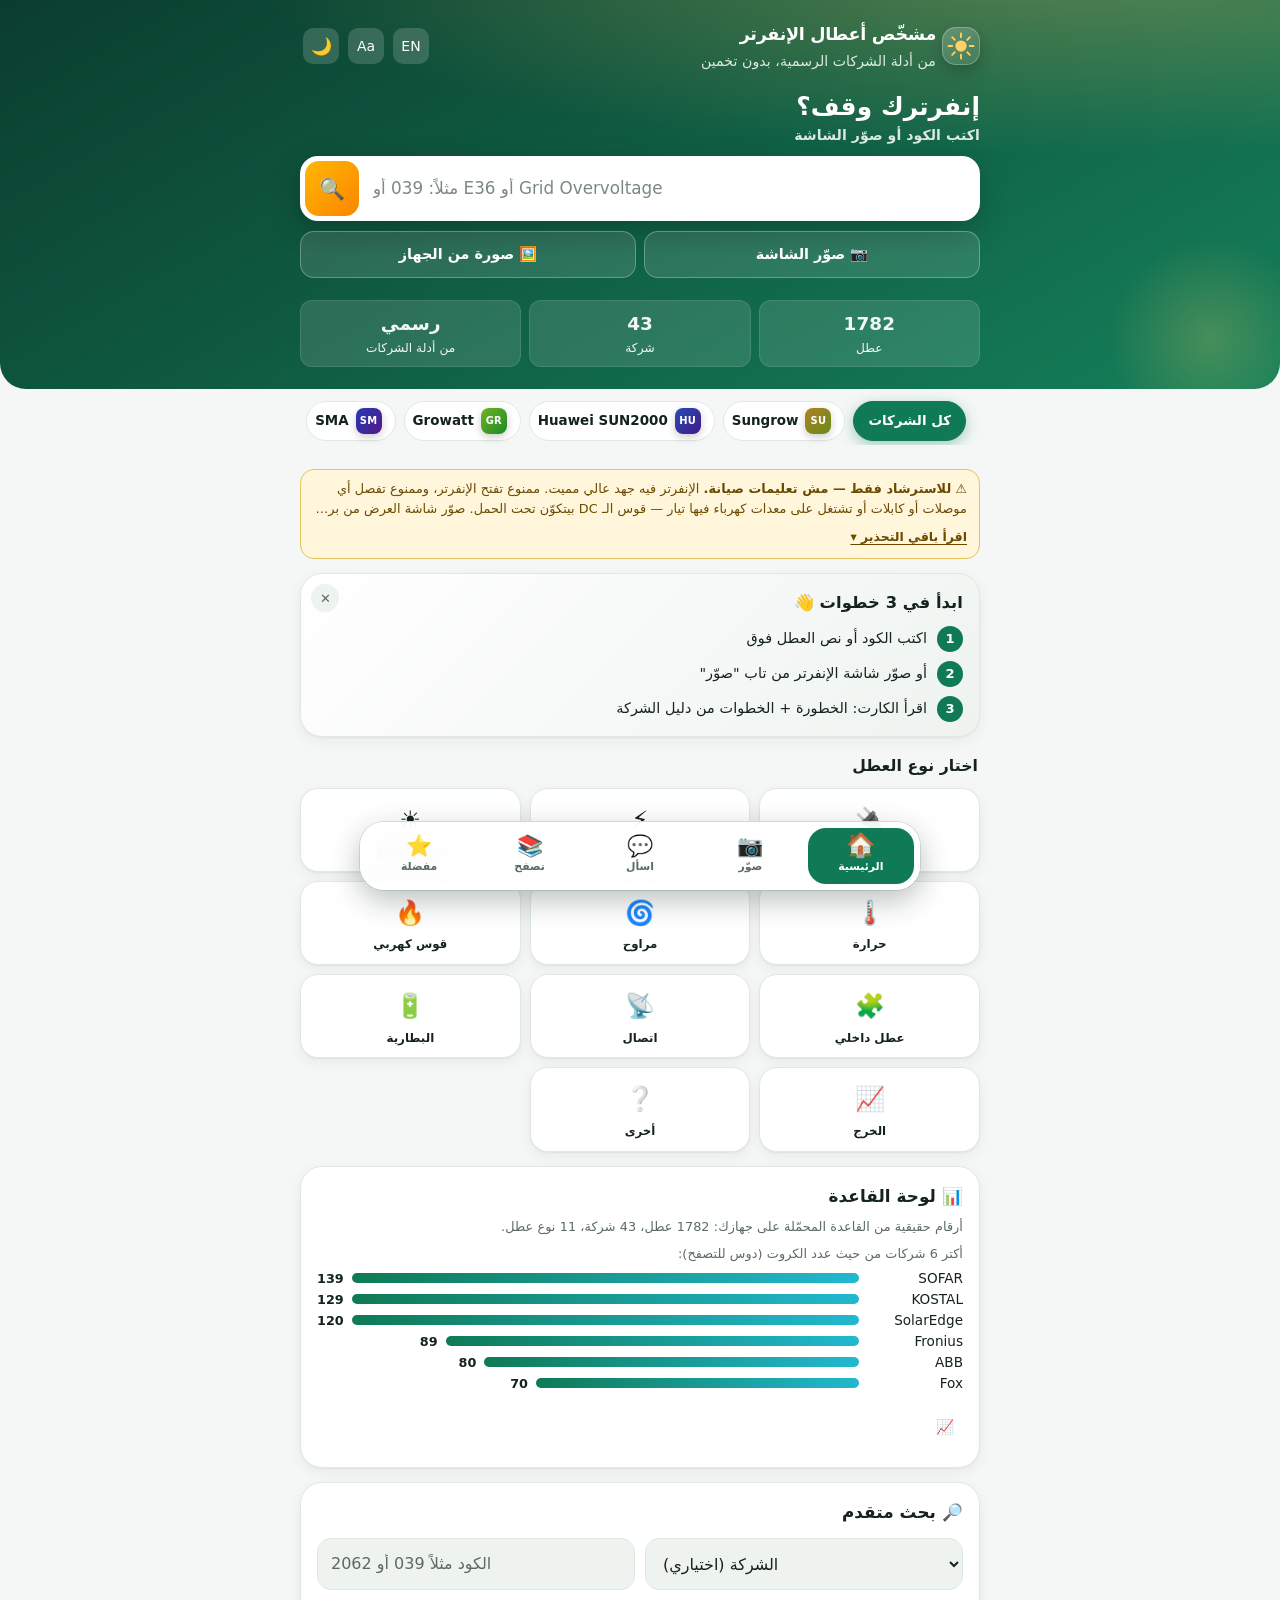
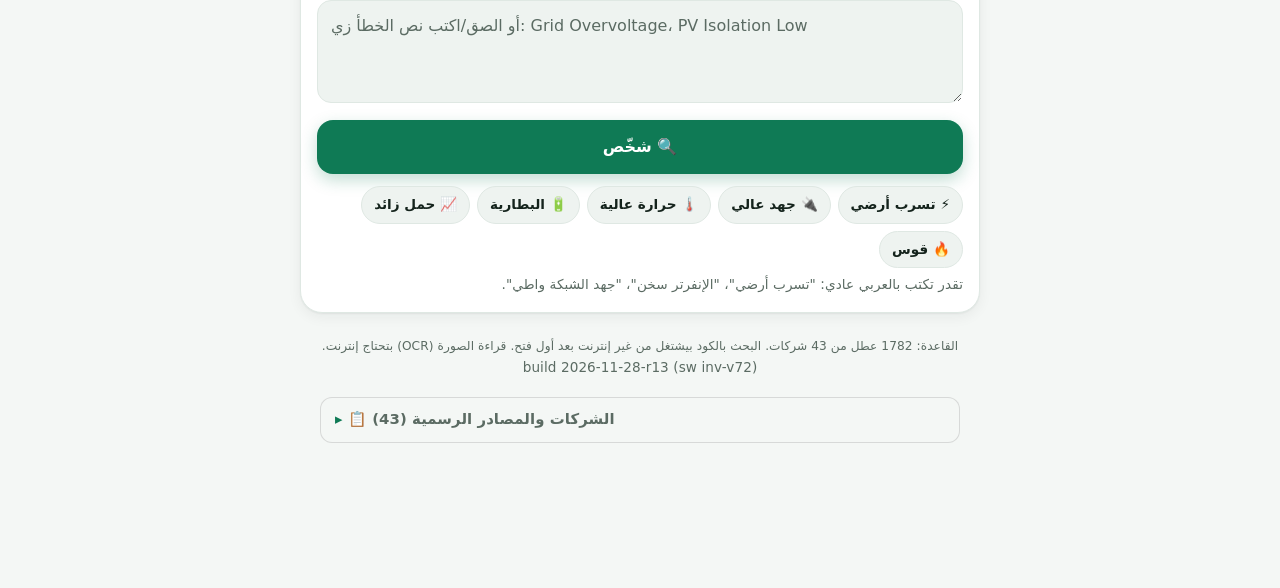
==== commit 024b076b: "Neutral wording, device suggestion from image, privacy line removed from reader tab, r13/sw v72" ====
--- a/index.html
+++ b/index.html
@@ -26,7 +26,7 @@
   <button id="aiv" class="btn" type="button">🤖 اقراها بالذكاء الاصطناعي (أدق)</button>
   <label class="btn alt" for="cam">🖼️ اختار صورة من الجهاز</label>
   <input id="cam" type="file" accept="image/*" hidden>
-  <div class="muted" style="font-size:.78rem;margin-top:6px">🔒 الصورة بتتبعت لـGoogle Gemini، متبعتش بيانات حساسة. / The image is sent to Google Gemini; do not send sensitive data.</div>
+  
 <div id="camerr" class="muted"></div>
   <div id="camwrap" hidden><video id="vid" autoplay playsinline muted></video><div class="row"><button id="snap" class="btn" type="button">📸 التقط</button><button id="stopcam" class="btn alt" type="button">إلغاء</button></div></div>
   <img id="prev" alt="" hidden>
@@ -63,7 +63,7 @@
 </section>
 <section class="card" id="aisec" data-tab="ask">
   <h2>🤖 مساعد ذكي (تجريبي)</h2>
-  <div class="muted" style="margin-top:-6px">بيرد على أي سؤال في الإنفرترات بالذكاء الاصطناعي (Gemini). الجزء الرسمي بيتاخد من الكروت بس، وأي معلومة عامة بتتعلّم "غير رسمي". 🔒 السؤال بيتبعت لـGoogle Gemini، متبعتش بيانات حساسة. / The question is sent to Google Gemini; do not send sensitive data.</div>
+  <div class="muted" style="margin-top:-6px">بيرد على أي سؤال في الإنفرترات بالذكاء الاصطناعي. الجزء الرسمي بيتاخد من الكروت بس، وأي معلومة عامة بتتعلّم "غير رسمي".</div>
   <div id="asugg"><button type="button" class="chip" data-q="إيه الفرق بين إنفرتر on-grid و hybrid؟">on-grid ولا hybrid؟</button><button type="button" class="chip" data-q="إنفرتر Kaco بيطلع E36 يعني إيه وأعمل إيه؟">E36 كاكو</button><button type="button" class="chip" data-q="ليه الإنفرتر بيسخن في الصيف؟">ليه بيسخن؟</button></div>
   <div id="aichat" aria-live="polite"></div>
   <form id="aform" class="cform" autocomplete="off"><input id="aq" placeholder="اسأل أي سؤال عن الإنفرتر..." aria-label="سؤالك للمساعد الذكي"><button type="submit" class="btn" id="asend">إرسال</button></form>
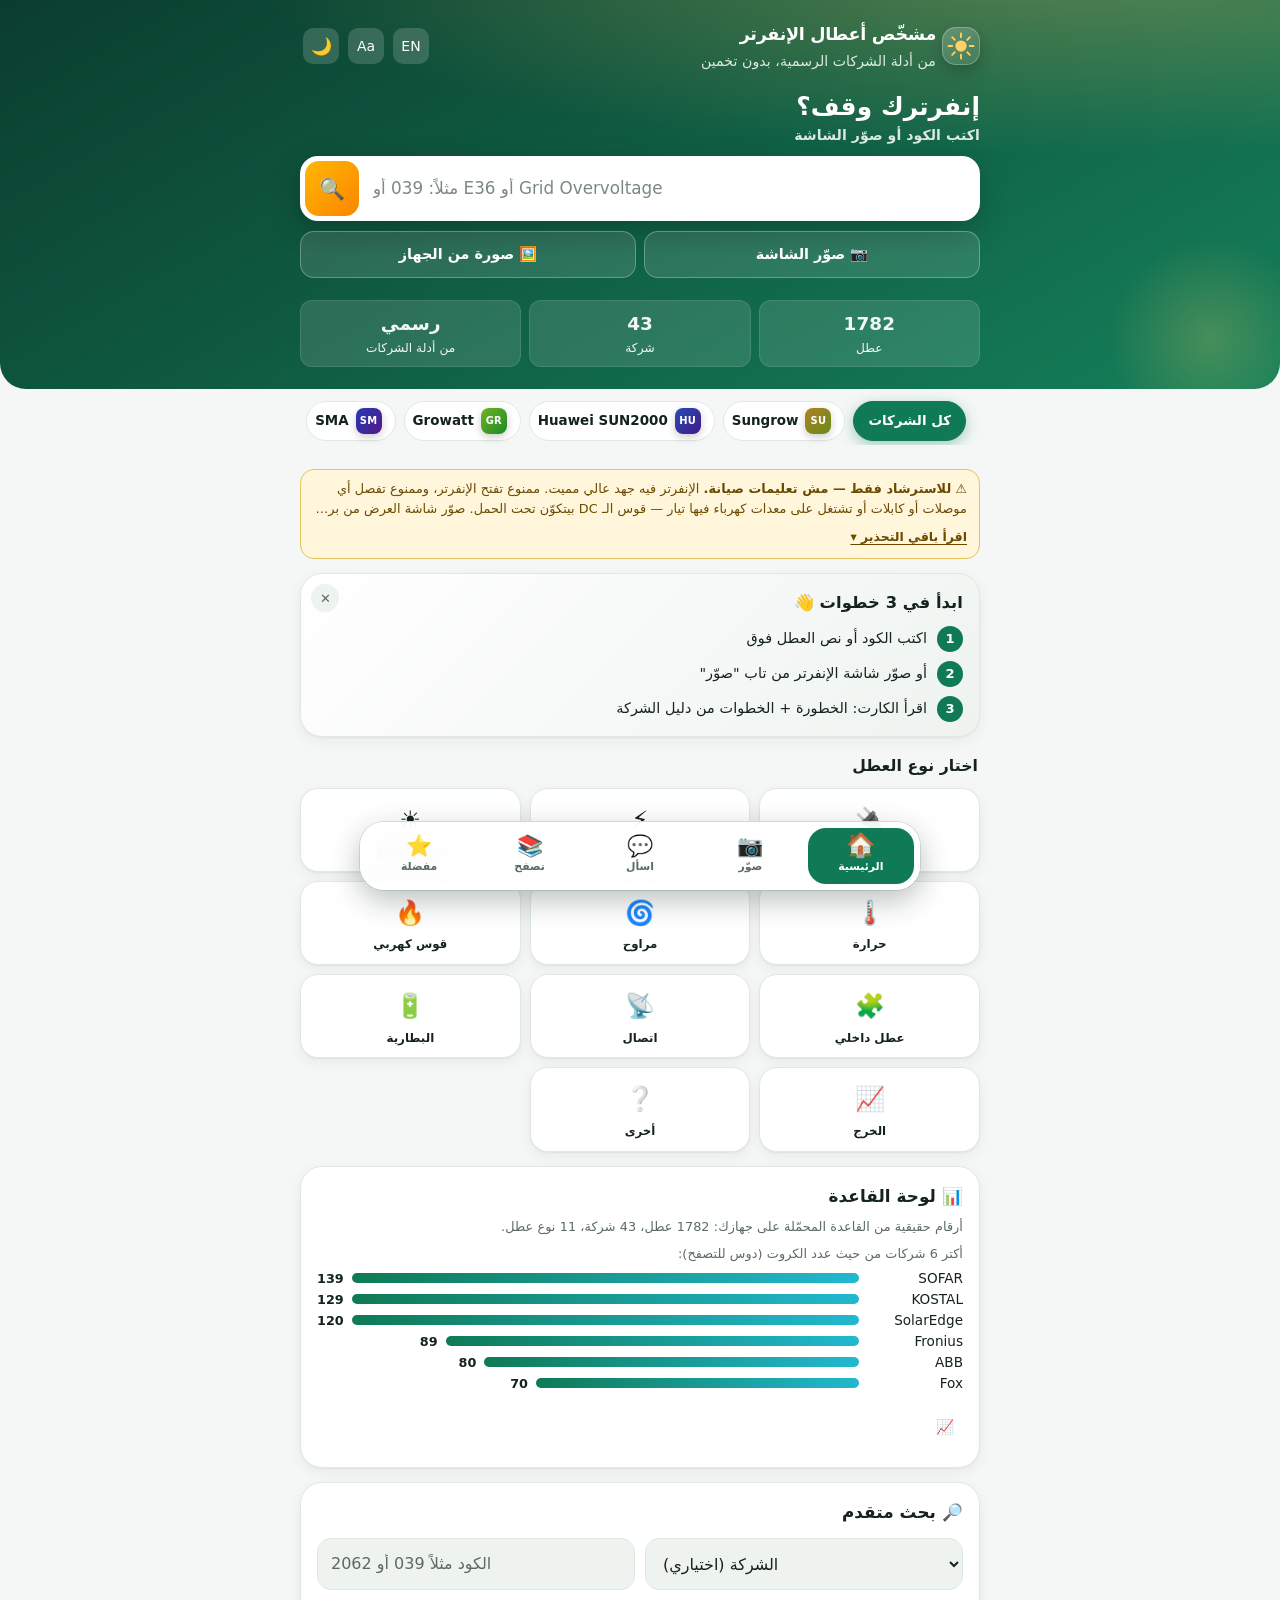
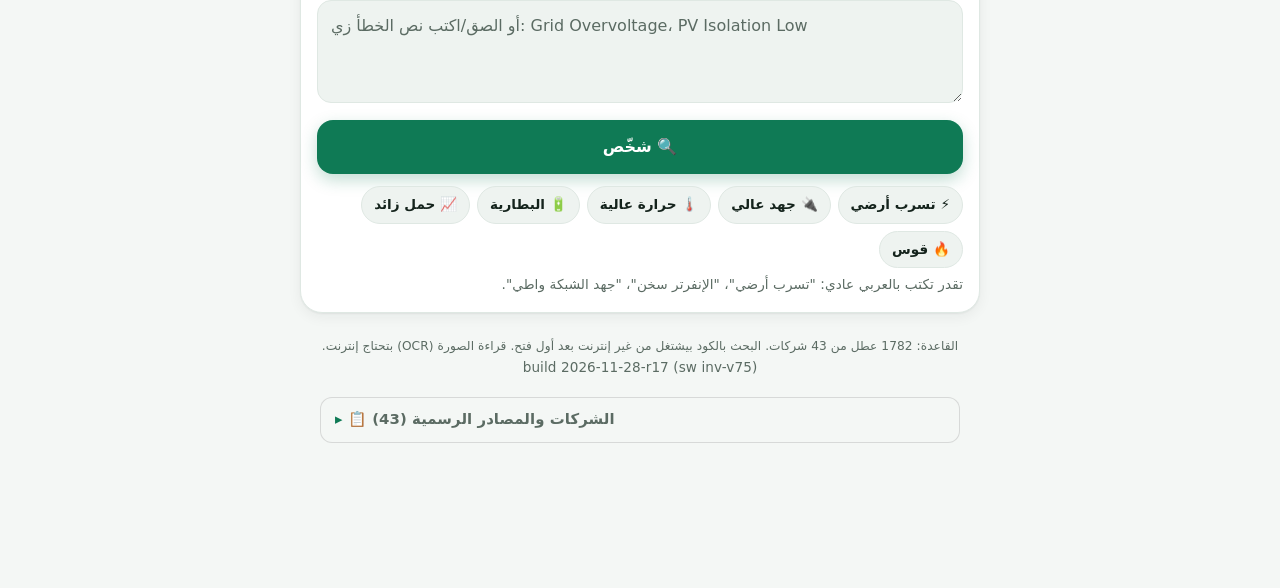
==== commit b7e9b43a: "r17: single capture path, remove extra buttons" ====
--- a/index.html
+++ b/index.html
@@ -21,7 +21,6 @@
 <section class="card" data-tab="cam">
   <h2>📷 صوّر شاشة الإنفرتر</h2><details class="camtips" open><summary>💡 إزاي تصوّر صح</summary><ul><li>قرّب من الشاشة لحد ما الكود يملى الصورة.</li><li>اثبت إيدك ثانيتين، وابعد عن انعكاس الإضاءة.</li><li>صوّر الكود والرسالة مع بعض لو ظاهرين.</li><li>القراءة بتحتاج إنترنت. لو فشلت اكتب الكود يدويًا في تاب "اسأل".</li><li>صوّر من بعيد آمن — ماتفتحش الإنفرتر ولا تقرّب من أي موصلات.</li></ul></details>
   <button id="live" class="btn" type="button">📷 افتح الكاميرا وصوّر</button>
-  <label class="btn alt" for="shot">📱 صوّر بكاميرا الموبايل</label>
   <input id="shot" type="file" accept="image/*" capture="environment" hidden>
   <button id="aiv" class="btn" type="button">🤖 اقراها بالذكاء الاصطناعي (أدق)</button>
   <label class="btn alt" for="cam">🖼️ اختار صورة من الجهاز</label>
--- a/style.css
+++ b/style.css
@@ -302,3 +302,24 @@
 @media (max-width:430px){.sar{font-size:.97rem}.res .steps li{padding-right:32px}.warn{font-size:.8rem}}
 
 [hidden]{display:none!important}
+
+/* r15 mobile layout fixes */
+/* r16: no overflow rule on html/body (it can break touch scrolling on Android Chrome); overflow is handled per element below */
+.res,.res *{min-width:0}
+.cacts{flex-wrap:wrap}
+.cacts .sharebtn,.cacts .linkbtn{flex:1 1 140px;white-space:nowrap}
+.cacts .more{flex:0 0 auto}
+.cacts .more[open]{flex:1 1 100%;order:5}
+.cacts .more[open] summary{width:100%}
+.morebox{display:flex;flex-wrap:wrap;gap:6px}
+.morebox>button{flex:1 1 45%;min-width:0;white-space:normal}
+.csrc .muted,.csrc .muted a{overflow-wrap:anywhere;word-break:break-word;line-height:1.7}
+.csrc .muted a{display:block;margin-top:4px}
+.res{overflow-wrap:anywhere}
+.steps .sen{overflow-wrap:anywhere}
+.trbtn{display:block;width:100%;margin:8px 0;min-height:42px;border:1.5px solid var(--line);border-radius:12px;background:var(--surface2);color:var(--text);font-weight:700}
+.trout{margin:6px 0;padding:8px 10px;border-radius:10px;background:var(--surface2);font-size:.9rem;white-space:pre-wrap;line-height:1.7}
+.trout.bad{color:#b45309}
+
+/* r17: single-path capture buttons */
+#aiv,#hping{display:none!important}
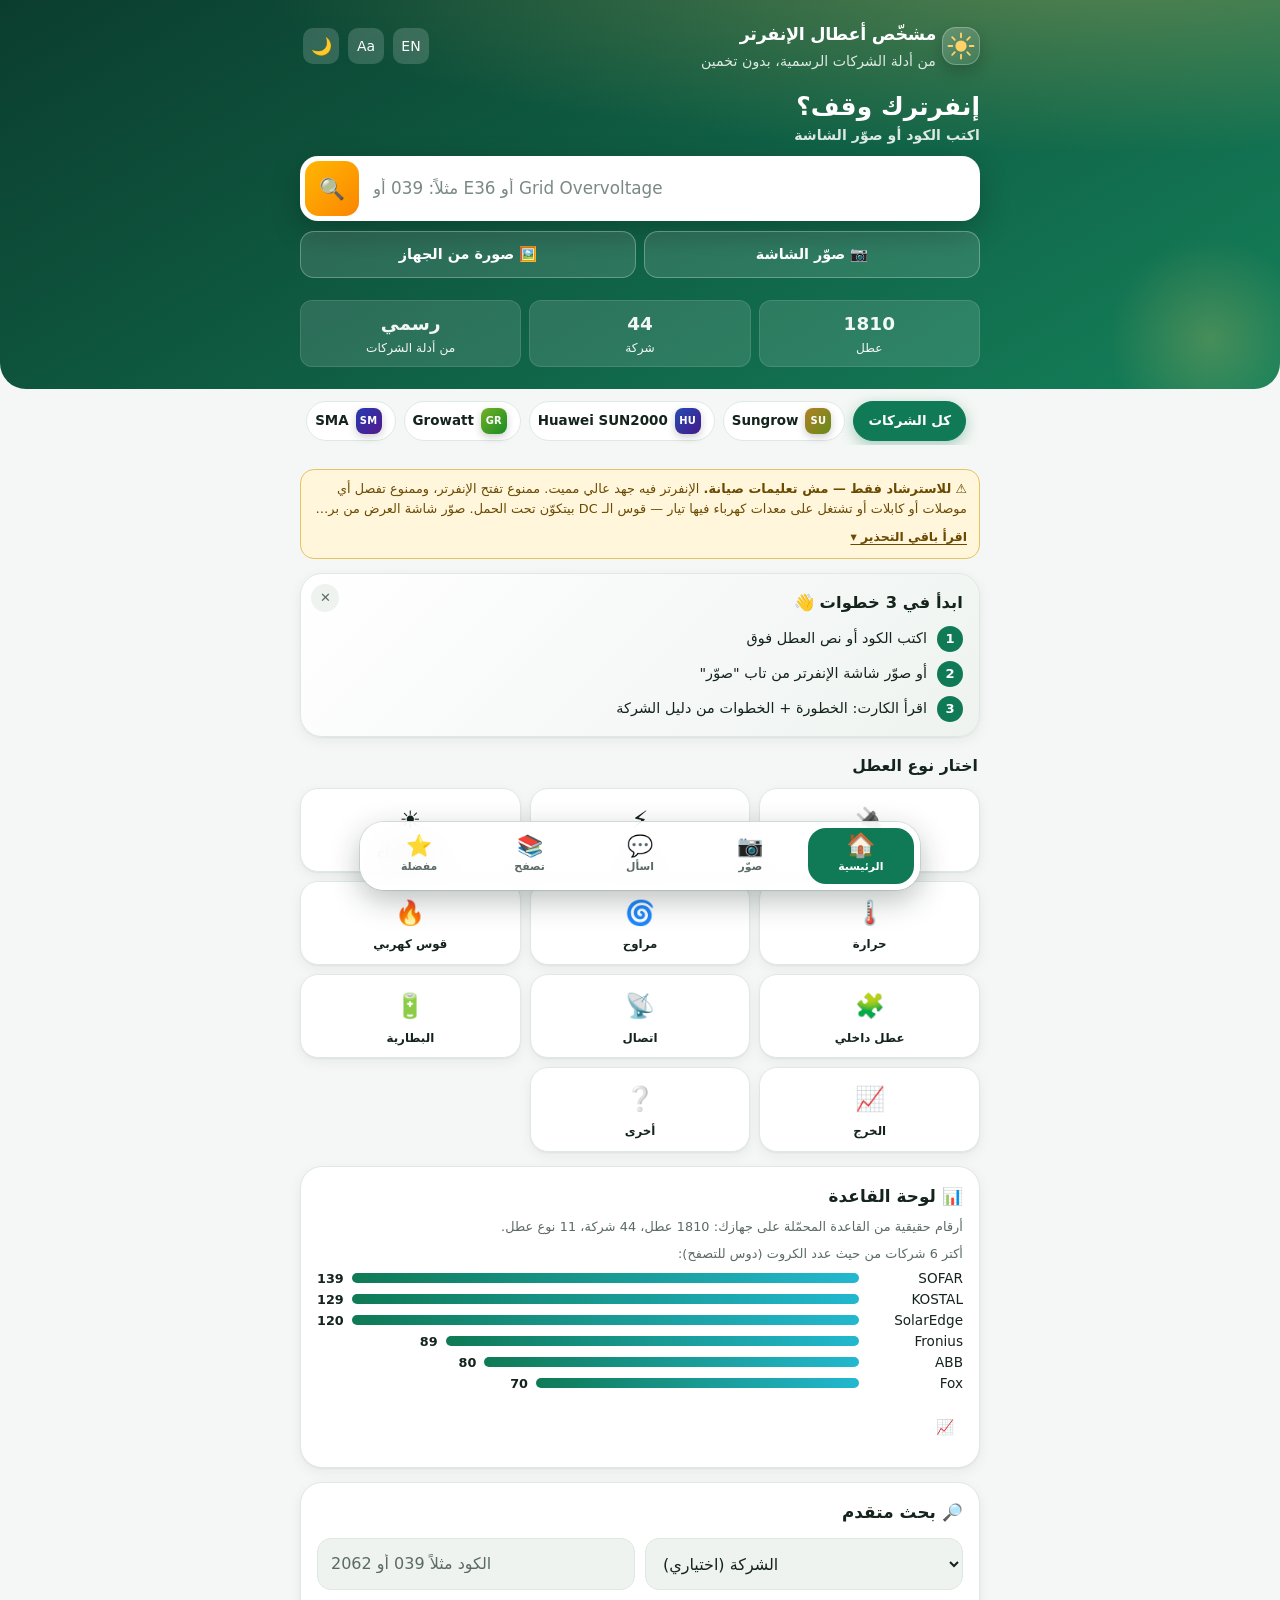
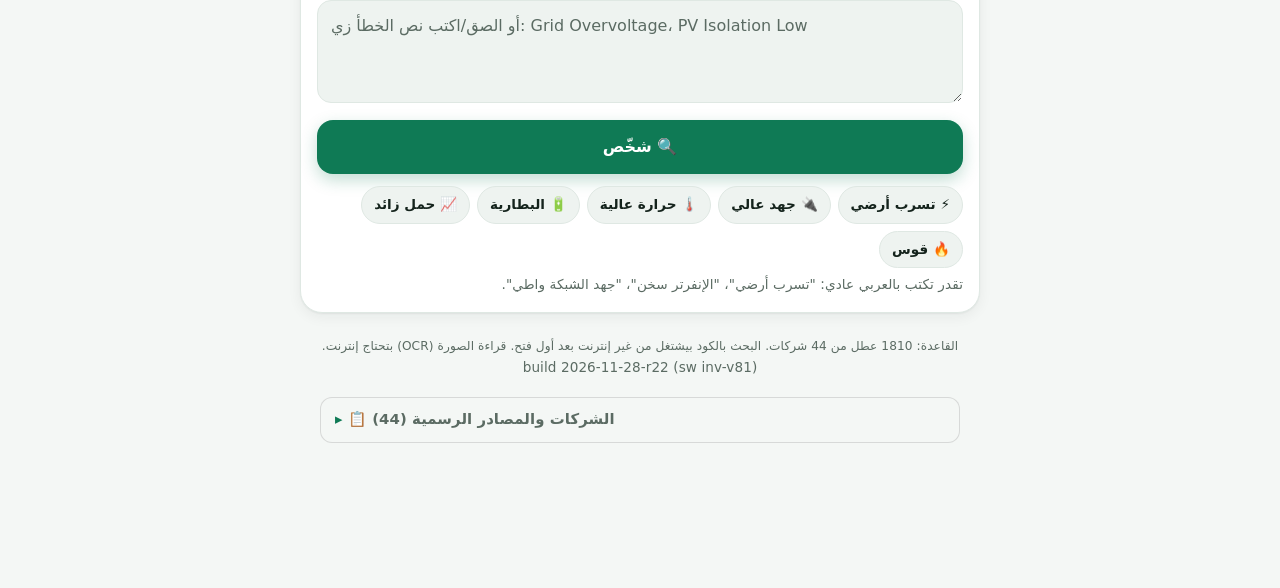
==== commit 0bb6b903: "r22: Deye US/AM2 series (28 official codes), db_check fault/warning pairs, docs" ====
--- a/index.html
+++ b/index.html
@@ -79,7 +79,7 @@
 <div id="iosHint" class="warn" hidden data-tab="home">📲 على الآيفون: دوس زر المشاركة في Safari ← "إضافة إلى الشاشة الرئيسية".</div><div id="offbar" class="offbar" hidden>📴 أنت أوفلاين. التطبيق شغال من النسخة المحفوظة.</div><footer id="foot"></footer>
 </main>
 <nav id="tabbar" class="tabbar" aria-label="التنقل"><button type="button" data-go="home" class="on"><i>🏠</i><span>الرئيسية</span></button><button type="button" data-go="cam"><i>📷</i><span>صوّر</span></button><button type="button" data-go="ask"><i>💬</i><span>اسأل</span></button><button type="button" data-go="browse"><i>📚</i><span>تصفح</span></button><button type="button" data-go="fav"><i>⭐</i><span>مفضلة</span></button></nav>
-<script>window.LITE=true</script><script src="data.js"></script><script src="data2.js"></script><script src="data3.js"></script><script src="data4.js"></script>
+<script>window.LITE=true</script><script src="data.js"></script><script src="data2.js"></script><script src="data3.js"></script><script src="data4.js"></script><script src="data5.js"></script>
 <script src="steps-ar.js"></script>
 
 <script src="app.js"></script>
--- a/style.css
+++ b/style.css
@@ -253,11 +253,9 @@
 .srclist .srow{padding:8px 0;border-bottom:1px solid var(--line,#ddd);font-size:.85rem;text-align:start}.srclist .srow a{font-size:.8rem}
 
 #rep{display:none}.repbtn{display:inline-block;margin:8px 6px 0 0;padding:9px 12px;border-radius:12px;background:#fff;color:#0b3d2e;border:1.5px solid #0f7a55;font:inherit;font-size:.84rem;font-weight:700;cursor:pointer}
-@media print{body.printrep>*:not(#rep){display:none!important}body.printrep #rep{display:block!important;color:#000;font:14px/1.5 sans-serif;padding:16px}#rep h1{font-size:20px}#rep h2{font-size:16px;margin:14px 0 4px}#rep .rsec{break-inside:avoid;border-top:1px solid #999;padding-top:6px}#rep .rwarn{margin-top:16px;border:1px solid #000;padding:8px;font-weight:700}#rep .rmeta{color:#444}}
 
 .offst{font-size:.82rem;color:#44564e;margin:6px 0}
 
-@media print{#rep .rbrand{background:#0b3d2e;color:#fff;padding:8px 12px;font-weight:700;margin-bottom:10px}#rep .rimg{max-width:320px;max-height:240px;border:1px solid #999}}
 
 /* Arabic symptom chips inside the home search card (v56) */
 #symp{flex-wrap:wrap;gap:7px;margin-top:12px}
@@ -323,3 +321,24 @@
 
 /* r17: single-path capture buttons */
 #aiv,#hping{display:none!important}
+
+@media print{body.printrep>*:not(#rep){display:none!important}}
+/* r18: professional report */
+@page rep{size:A4;margin:16mm 14mm 18mm;@bottom-center{content:"Inverter Fix · صفحة " counter(page) " من " counter(pages);font:10px sans-serif;color:#555}}
+@media print{body.printrep #rep{display:block!important;page:rep;direction:rtl;text-align:right;font:13px/1.7 'Noto Naskh Arabic','Noto Sans Arabic','Segoe UI',Tahoma,Arial,sans-serif;color:#111;padding:0}
+#rep .rhead{border-bottom:3px solid #0b3d2e;padding-bottom:10px;margin-bottom:12px}
+#rep .rbrand{background:#0b3d2e;color:#fff;padding:8px 12px;font-weight:700;border-radius:6px;margin-bottom:12px;-webkit-print-color-adjust:exact;print-color-adjust:exact}
+#rep h1{font-size:26px;margin:4px 0 0;color:#0b3d2e}#rep .rsubt{color:#555;text-align:right;margin-bottom:8px}
+#rep table{border-collapse:collapse;width:100%}#rep td{border:1px solid #bbb;padding:5px 9px;vertical-align:top}#rep td:first-child{width:34%;background:#eef3f0;font-weight:700;-webkit-print-color-adjust:exact;print-color-adjust:exact}
+#rep h2{font-size:18px;margin:18px 0 6px;color:#0b3d2e;break-after:avoid}#rep h3{font-size:14px;margin:12px 0 4px;border-right:4px solid #0b3d2e;padding-right:8px;break-after:avoid}
+#rep .rcode{display:inline-block;background:#0b3d2e;color:#fff;padding:0 8px;border-radius:5px;-webkit-print-color-adjust:exact;print-color-adjust:exact}
+#rep .rsec{border-top:0;break-before:auto}#rep .rsteps{list-style:none;margin:0;padding:0}#rep .rsteps li{display:flex;gap:8px;padding:6px 0;border-bottom:1px solid #ddd;break-inside:avoid}
+#rep .rn{flex:0 0 22px;height:22px;border-radius:50%;background:#0b3d2e;color:#fff;text-align:center;line-height:22px;font-size:12px;-webkit-print-color-adjust:exact;print-color-adjust:exact}
+#rep .rar{font-weight:600}#rep .rtag{font-weight:400;color:#666;font-size:11px}#rep .ren{color:#222;font:12px/1.5 Arial,sans-serif;text-align:left}
+#rep .rwarn{border:2px solid #b45309;background:#fff7ed;padding:8px 10px;border-radius:6px;font-weight:700;-webkit-print-color-adjust:exact;print-color-adjust:exact}
+#rep .rsmall,#rep small{color:#555;font-size:11px}#rep .rurl{font:11px Arial,sans-serif;word-break:break-all}
+#rep .rnote{background:#eef3f0;padding:6px 10px;border-radius:6px;-webkit-print-color-adjust:exact;print-color-adjust:exact}
+#rep .rimgbox{margin:8px 0}#rep .rlbl{font-weight:700}#rep .rimg{display:block;max-width:360px;max-height:260px;border:1px solid #999;border-radius:6px;margin:4px 0}#rep .rcap{font-size:12px;color:#333}
+#rep .rfoot{margin-top:20px;border-top:2px solid #0b3d2e;padding-top:8px;text-align:center;font-weight:700}}
+
+@page{size:A4;margin:14mm}
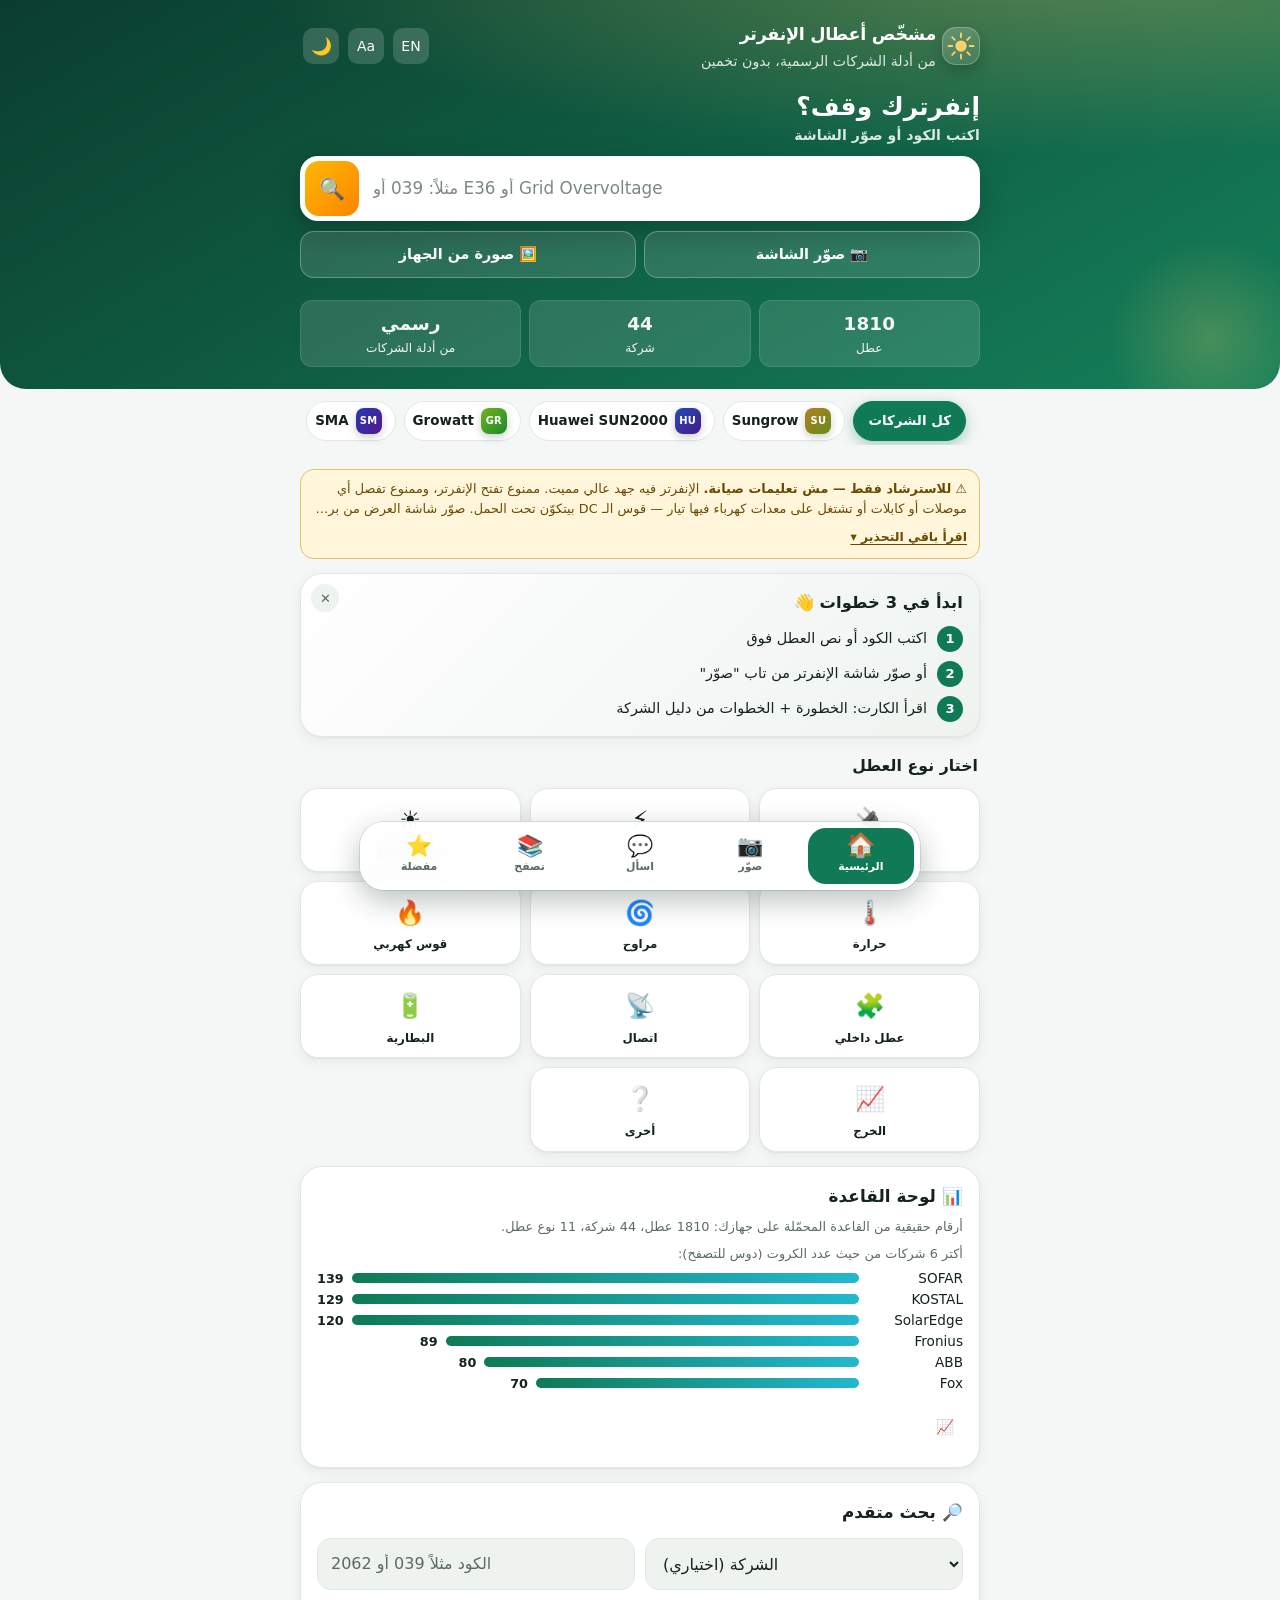
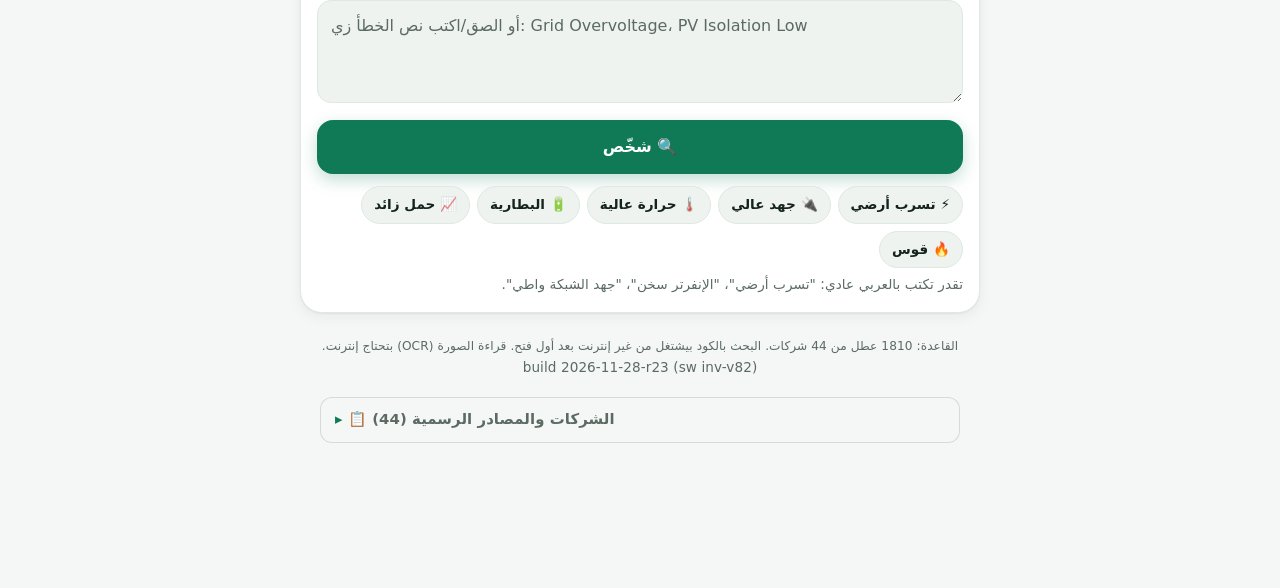
==== commit b4831248: "r23: verification-state badge on every card (verif.js), docs" ====
--- a/index.html
+++ b/index.html
@@ -79,7 +79,7 @@
 <div id="iosHint" class="warn" hidden data-tab="home">📲 على الآيفون: دوس زر المشاركة في Safari ← "إضافة إلى الشاشة الرئيسية".</div><div id="offbar" class="offbar" hidden>📴 أنت أوفلاين. التطبيق شغال من النسخة المحفوظة.</div><footer id="foot"></footer>
 </main>
 <nav id="tabbar" class="tabbar" aria-label="التنقل"><button type="button" data-go="home" class="on"><i>🏠</i><span>الرئيسية</span></button><button type="button" data-go="cam"><i>📷</i><span>صوّر</span></button><button type="button" data-go="ask"><i>💬</i><span>اسأل</span></button><button type="button" data-go="browse"><i>📚</i><span>تصفح</span></button><button type="button" data-go="fav"><i>⭐</i><span>مفضلة</span></button></nav>
-<script>window.LITE=true</script><script src="data.js"></script><script src="data2.js"></script><script src="data3.js"></script><script src="data4.js"></script><script src="data5.js"></script>
+<script>window.LITE=true</script><script src="data.js"></script><script src="data2.js"></script><script src="data3.js"></script><script src="data4.js"></script><script src="data5.js"></script><script src="verif.js"></script>
 <script src="steps-ar.js"></script>
 
 <script src="app.js"></script>
--- a/style.css
+++ b/style.css
@@ -342,3 +342,8 @@
 #rep .rfoot{margin-top:20px;border-top:2px solid #0b3d2e;padding-top:8px;text-align:center;font-weight:700}}
 
 @page{size:A4;margin:14mm}
+
+.vrf{margin:6px 0;padding:7px 11px;border-radius:12px;font-size:.82rem;border:1px solid rgba(120,140,130,.35);background:rgba(120,140,130,.10)}
+.vrf-V,.vrf-A{background:rgba(15,122,85,.10);border-color:rgba(15,122,85,.35)}
+.vrf-T,.vrf-B,.vrf-C{background:rgba(245,165,36,.14);border-color:rgba(245,165,36,.45)}
+html[data-theme=dark] .vrf-V,html[data-theme=dark] .vrf-A{background:rgba(43,191,138,.12)}
